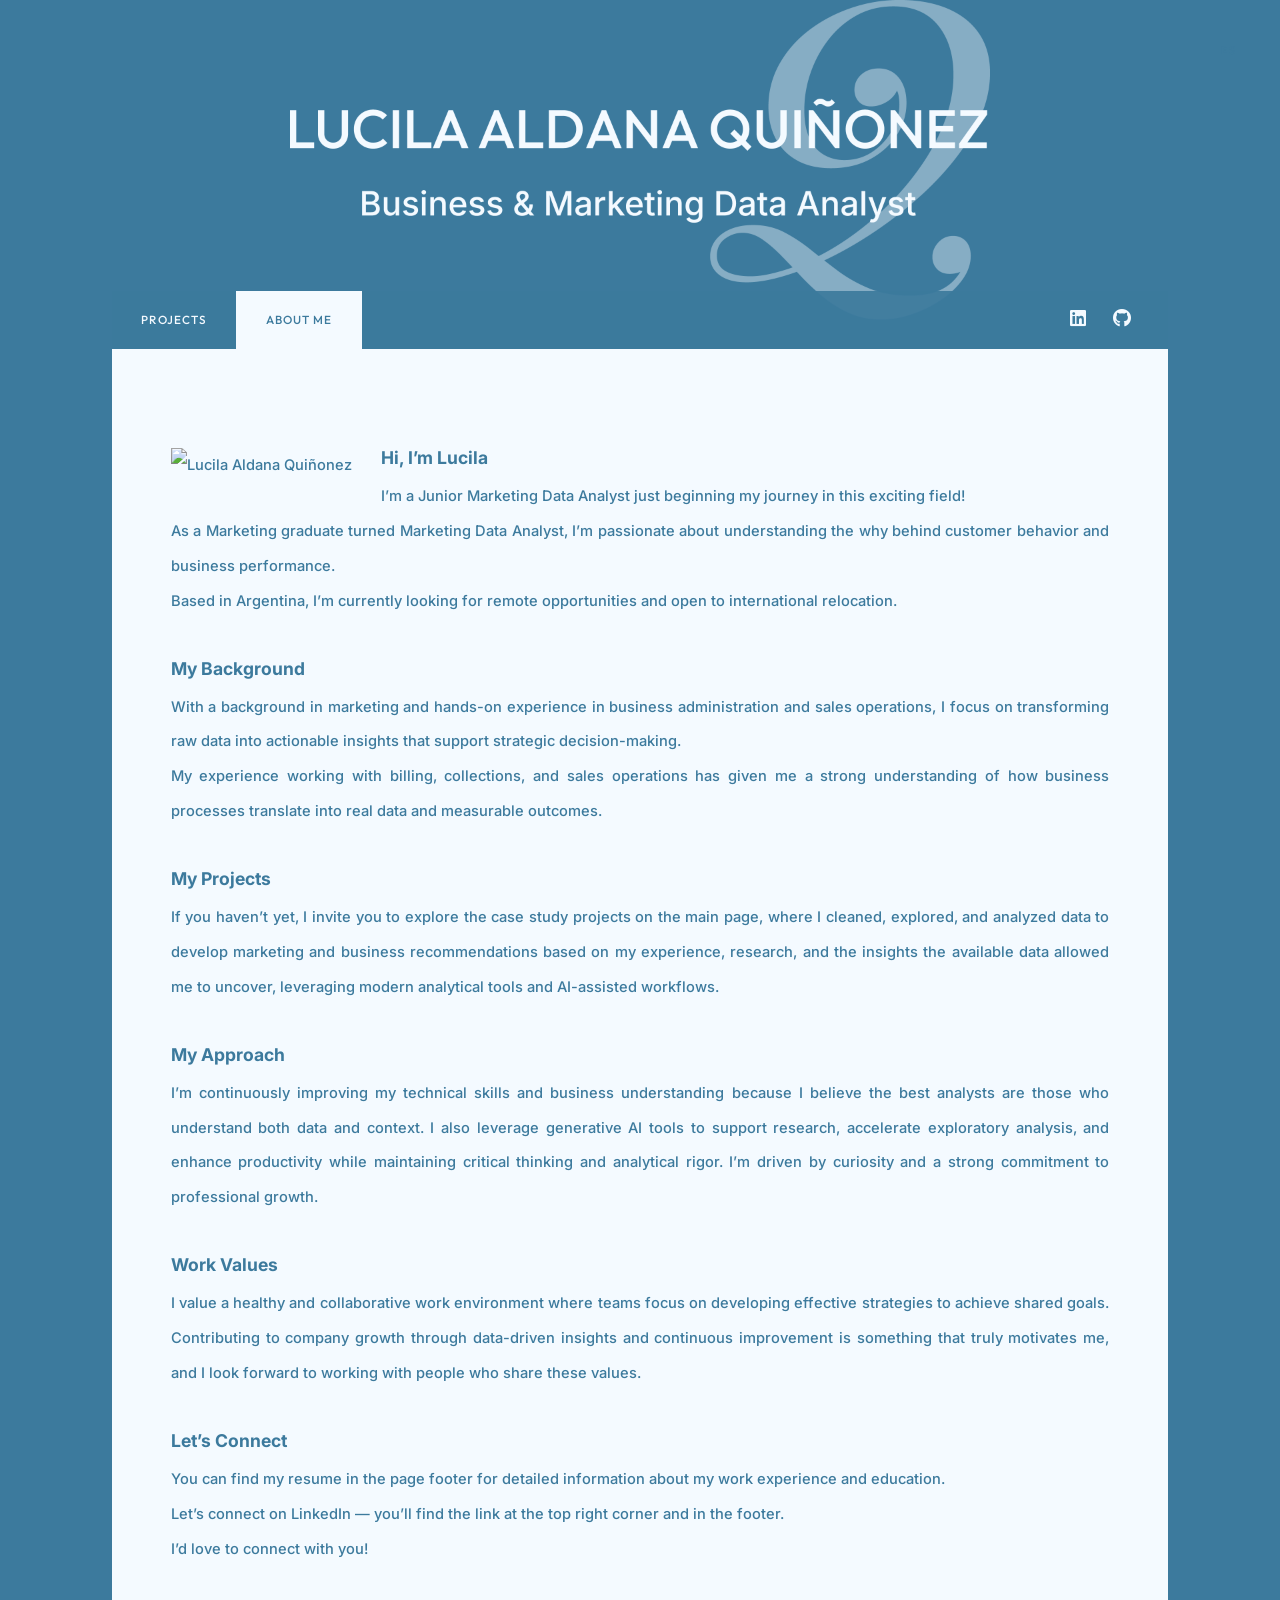
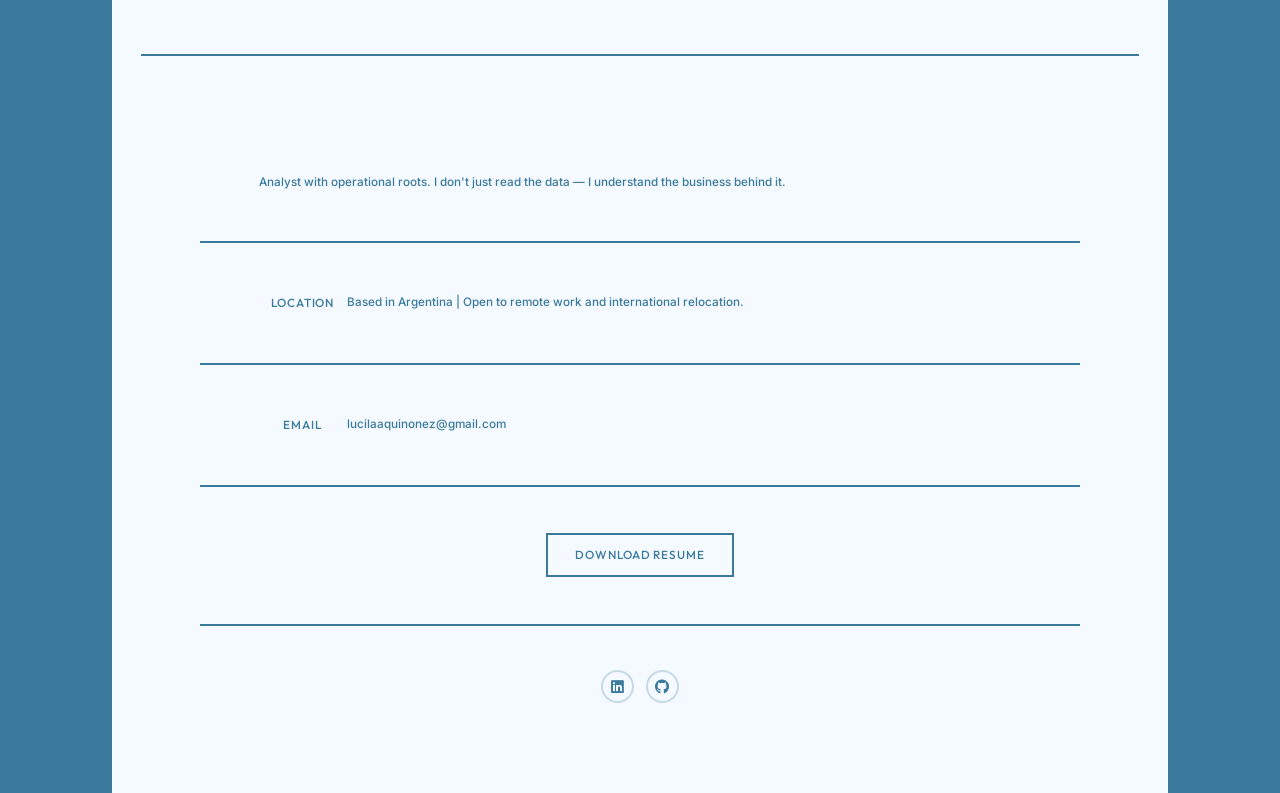
==== about.html @ ad0f78da "Update about.html" ====
<!DOCTYPE HTML>
<!--
	Massively by HTML5 UP
	html5up.net | @ajlkn
	Free for personal and commercial use under the CCA 3.0 license (html5up.net/license)
-->
<html>
	<head>
		<title>LAQ Portfolio | About</title>
		<meta charset="utf-8" />
		<meta name="viewport" content="width=device-width, initial-scale=1, user-scalable=no" />
		<link rel="stylesheet" href="assets/css/main.css" />
		<noscript><link rel="stylesheet" href="assets/css/noscript.css" /></noscript>
	</head>
	<body class="is-preload">

		<!-- Wrapper -->
			<div id="wrapper">

				<!-- Intro -->
					<div id="post header">
						<a href="acerca.html" class="lang-switch">ES</a>
   						<img src="images/logo-webEN.png" alt="Lucila Aldana Quiñonez — Business & Marketing Data Analyst" class="intro-logo"/>
					</div>

				<!-- Nav -->
					<nav id="nav">
						<ul class="links">
							<li><a href="index.html">Projects</a></li>
							<li class="active"><a href="about.html">About Me</a></li>
						</ul>
						<ul class="icons">
							<li><a href="https://www.linkedin.com/in/lucilaaquinonez/" target="_blank" class="icon brands fa-linkedin"><span class="label">LinkedIn</span></a></li>
							<li><a href="https://github.com/LucilaAldana" target="_blank" class="icon brands fa-github"><span class="label">GitHub</span></a></li>
						</ul>
					</nav>

				<!-- Main -->
					<div id="main">

						<!-- Post -->
							<section class="post header">
								<span class="image left"><img src="images/pic-about-me.jpg" alt="Lucila Aldana Quiñonez" /></span>
								<p><strong style="font-size:1.2em; font-weight:700;">Hi, I’m Lucila</strong><br>
								I’m a Junior Marketing Data Analyst just beginning my journey in this exciting field!<br>
								As a Marketing graduate turned Marketing Data Analyst, I’m passionate about understanding the why behind customer behavior and business performance.<br>
								Based in Argentina, I’m currently looking for remote opportunities and open to international relocation.</p>
								<p><strong style="font-size:1.2em; font-weight:700;">My Background</strong><br>
								With a background in marketing and hands-on experience in business administration and sales operations, I focus on transforming raw data into actionable insights that support strategic decision-making.<br>
								My experience working with billing, collections, and sales operations has given me a strong understanding of how business processes translate into real data and measurable outcomes.</p>
								<p><strong style="font-size:1.2em; font-weight:700;">My Projects</strong><br>
								If you haven’t yet, I invite you to explore the case study projects on the main page, where I cleaned, explored, and analyzed data to develop marketing and business recommendations based on my experience, research, and the insights the available data allowed me to uncover, leveraging modern analytical tools and AI-assisted workflows.</p>
								<p><strong style="font-size:1.2em; font-weight:700;">My Approach</strong><br>
								I’m continuously improving my technical skills and business understanding because I believe the best analysts are those who understand both data and context. I also leverage generative AI tools to support research, accelerate exploratory analysis, and enhance productivity while maintaining critical thinking and analytical rigor. I’m driven by curiosity and a strong commitment to professional growth.</p>
								<p><strong style="font-size:1.2em; font-weight:700;">Work Values</strong><br>
								I value a healthy and collaborative work environment where teams focus on developing effective strategies to achieve shared goals. Contributing to company growth through data-driven insights and continuous improvement is something that truly motivates me, and I look forward to working with people who share these values.</p>
								<p><strong style="font-size:1.2em; font-weight:700;">Let’s Connect</strong><br>
								You can find my resume in the page footer for detailed information about my work experience and education.<br>
								Let’s connect on LinkedIn — you’ll find the link at the top right corner and in the footer.<br>
								I’d love to connect with you!</p>
							</section>

				<!-- Footer -->
					<footer id="footer">
						<section class="split contact">
							<section class="alt">
								<p>Analyst with operational roots. I don't just read the data — I understand the business behind it.</p>
							</section>
							<section>
								<h3>Location</h3>
								<p>Based in Argentina | Open to remote work and international relocation.</p>
							</section>
							<section>
								<h3>Email</h3>
								<p>lucilaaquinonez@gmail.com</p>
							</section>
							<section>
							    <div class="cv-button">
							      <a href="assets/Resume - Lucila Aldana Quiñonez.pdf" download class="button">Download Resume</a>
							    </div>
							</section>
							<section>
								<ul class="icons alt">
									<li><a href="https://www.linkedin.com/in/lucilaaquinonez/" target="_blank" class="icon brands alt fa-linkedin"><span class="label">fa-linkedin</span></a></li>
									<li><a href="https://github.com/LucilaAldana" target="_blank" class="icon brands alt fa-github"><span class="label">GitHub</span></a></li>
								</ul>
							</section>
					</footer>
			</div>

		<!-- Scripts -->
			<script src="assets/js/jquery.min.js"></script>
			<script src="assets/js/jquery.scrollex.min.js"></script>
			<script src="assets/js/jquery.scrolly.min.js"></script>
			<script src="assets/js/browser.min.js"></script>
			<script src="assets/js/breakpoints.min.js"></script>
			<script src="assets/js/util.js"></script>
			<script src="assets/js/main.js"></script>

	</body>

</html>
---- assets/css/main.css ----
@import url(fontawesome-all.min.css);
@import url("https://fonts.googleapis.com/css2?family=Outfit:wght@500&family=Inter:wght@500&family=Playfair+Display:ital@1&display=swap");

/* === LAQ Portfolio Design Tokens === */
:root {
	--navy:     #3C7A9D;
	--white:    #F4FAFF;
	--sand:     #FDFBF7;
	--dark:		#212931;
	--green:	#0D8A6E;
	--pink: 	#C96A7E;
	--font-title: 'Outfit', sans-serif;
	--font-body:     'Inter', sans-serif;
	--font-tagline:  'Playfair Display', serif;
}

/*
	Massively by HTML5 UP
	html5up.net | @ajlkn
	Free for personal and commercial use under the CCA 3.0 license (html5up.net/license)
*/

html, body, div, span, applet, object,
iframe, h1, h2, h3, h4, h5, h6, p, blockquote,
pre, a, abbr, acronym, address, big, cite,
code, del, dfn, em, img, ins, kbd, q, s, samp,
small, strike, strong, sub, sup, tt, var, b,
u, i, center, dl, dt, dd, ol, ul, li, fieldset,
form, label, legend, table, caption, tbody,
tfoot, thead, tr, th, td, article, aside,
canvas, details, embed, figure, figcaption,
footer, header, hgroup, menu, nav, output, ruby,
section, summary, time, mark, audio, video {
	margin: 0;
	padding: 0;
	border: 0;
	font-size: 100%;
	font: inherit;
	vertical-align: baseline;}

article, aside, details, figcaption, figure,
footer, header, hgroup, menu, nav, section {
	display: block;}

body {
	line-height: 1;
}

ol, ul {
	list-style: none;
}

blockquote, q {
	quotes: none;
}

	blockquote:before, blockquote:after, q:before, q:after {
		content: '';
		content: none;
	}

table {
	border-collapse: collapse;
	border-spacing: 0;
}

body {
	-webkit-text-size-adjust: none;
}

mark {
	background-color: transparent;
	color: inherit;
}

input::-moz-focus-inner {
	border: 0;
	padding: 0;
}

input, select, textarea {
	-moz-appearance: none;
	-webkit-appearance: none;
	-ms-appearance: none;
	appearance: none;
}

/* Basic */

	@-ms-viewport {
		width: device-width;
	}

	body {
		-ms-overflow-style: scrollbar;
	}

	@media screen and (max-width: 480px) {

		html, body {
			min-width: 320px;
		}

	}

	html {
		box-sizing: border-box;
	}

	*, *:before, *:after {
		box-sizing: inherit;
	}

	body {
	  background-color: var(--navy);
		}

		body.is-preload *, body.is-preload *:before, body.is-preload *:after {
			-moz-animation: none !important;
			-webkit-animation: none !important;
			-ms-animation: none !important;
			animation: none !important;
			-moz-transition: none !important;
			-webkit-transition: none !important;
			-ms-transition: none !important;
			transition: none !important;
		}
	
	#intro .divider {
    width: 300px;
    height: 3px;
    background-color: rgba(244, 250, 255, 0.3);
    margin: 20px auto;
}

/* Type */

	html {
		font-size: 16pt;
	}

		@media screen and (max-width: 1680px) {

			html {
				font-size: 12pt;
			}

		}

		@media screen and (max-width: 1280px) {

			html {
				font-size: 11pt;
			}

		}

		@media screen and (max-width: 360px) {

			html {
				font-size: 10pt;
			}

		}

	body {
		color: #3C7A9D;
	}

	body, input, select, textarea {
		font-family: var(--font-body);
		font-weight: 500;
		font-size: 1rem;
		line-height: 2.375;
	}

	a {
		-moz-transition: color 0.2s ease-in-out, background-color 0.2s ease-in-out, border-color 0.2s ease-in-out, box-shadow 0.2s ease-in-out;
		-webkit-transition: color 0.2s ease-in-out, background-color 0.2s ease-in-out, border-color 0.2s ease-in-out, box-shadow 0.2s ease-in-out;
		-ms-transition: color 0.2s ease-in-out, background-color 0.2s ease-in-out, border-color 0.2s ease-in-out, box-shadow 0.2s ease-in-out;
		transition: color 0.2s ease-in-out, background-color 0.2s ease-in-out, border-color 0.2s ease-in-out, box-shadow 0.2s ease-in-out;
		border-bottom: dotted 1px;
		text-decoration: none;
	}

		a:hover {
			border-bottom-color: transparent;
		}

	strong, b {
		font-weight: 600;
	}

	em, i {
		font-style: italic;
	}

	p {
		text-align: justify;
		margin: 0 0 2rem 0;
	}

	h1, h2, h3, h4, h5, h6 {
		font-family: var(--font-title);
		font-weight: 500;
		line-height: 1.5;
		letter-spacing: 0.075em;
		text-transform: uppercase;
		margin: 0 0 1rem 0;
	}

		h1 a, h2 a, h3 a, h4 a, h5 a, h6 a {
			border-bottom: 0;
			color: inherit;
			text-decoration: none;
		}

	h1 {
		font-size: 4rem;
		line-height: 1.1;
		margin: 0 0 2rem 0;
	}

	h2 {
		font-size: 1.75rem;
		line-height: 1.3;
		margin: 0 0 1.5rem 0;
	}

	h3 {
		font-size: 1.25rem;
		margin: 0 0 1.5rem 0;
	}

	h4 {
		font-size: 1rem;
	}

	h5 {
		font-size: 0.9rem;
	}

	h6 {
		font-size: 0.8rem;
	}

	sub {
		font-size: 0.8rem;
		position: relative;
		top: 0.5rem;
	}

	sup {
		font-size: 0.8rem;
		position: relative;
		top: -0.5rem;
	}

	blockquote {
		border-left: solid 4px;
		font-style: italic;
		margin: 0 0 2rem 0;
		padding: 0.5rem 0 0.5rem 2rem;
	}

	code {
		border: solid 2px;
		font-family: "Courier New", monospace;
		font-size: 0.9rem;
		margin: 0 0.25rem;
		padding: 0.25rem 0.65rem;
	}

	pre {
		-webkit-overflow-scrolling: touch;
		font-family: "Courier New", monospace;
		font-size: 0.9rem;
		margin: 0 0 2rem 0;
	}

		pre code {
			display: block;
			line-height: 1.75;
			padding: 1rem 1.5rem;
			overflow-x: auto;
		}

	hr {
		border: 0;
		border-bottom: solid 2px;
		margin: 3rem 0;
	}

		hr.major {
			margin: 5rem 0;
		}

	.align-left {
		text-align: left;
	}

	.align-center {
		text-align: center;
	}

	.align-right {
		text-align: right;
	}

	input, select, textarea {
		color: #3C7A9D;
	}

	a {
		color: #3C7A9D;
		border-bottom-color: rgba(33, 41, 49, 0.5);
	}

		a:hover {
			border-bottom-color: transparent;
			color: var(--sand) !important;
		}

	strong, b {
		color: #3C7A9D;
	}

	h1, h2, h3, h4, h5, h6 {
		color: #3C7A9D;
	}

	blockquote {
		border-left-color: #3C7A9D;
	}

	code {
		background: rgba(220, 220, 220, 0.25);
		border-color: #3C7A9D;
	}

	hr {
		border-bottom-color: #3C7A9D;
	}

/* Row */

	.row {
		display: flex;
		flex-wrap: wrap;
		box-sizing: border-box;
		align-items: stretch;
	}

		.row > * {
			box-sizing: border-box;
		}

		.row.gtr-uniform > * > :last-child {
			margin-bottom: 0;
		}

		.row.aln-left {
			justify-content: flex-start;
		}

		.row.aln-center {
			justify-content: center;
		}

		.row.aln-right {
			justify-content: flex-end;
		}

		.row.aln-top {
			align-items: flex-start;
		}

		.row.aln-middle {
			align-items: center;
		}

		.row.aln-bottom {
			align-items: flex-end;
		}

		.row > .imp {
			order: -1;
		}

		.row > .col-1 {
			width: 8.33333%;
		}

		.row > .off-1 {
			margin-left: 8.33333%;
		}

		.row > .col-2 {
			width: 16.66667%;
		}

		.row > .off-2 {
			margin-left: 16.66667%;
		}

		.row > .col-3 {
			width: 25%;
		}

		.row > .off-3 {
			margin-left: 25%;
		}

		.row > .col-4 {
			width: 33.33333%;
		}

		.row > .off-4 {
			margin-left: 33.33333%;
		}

		.row > .col-5 {
			width: 41.66667%;
		}

		.row > .off-5 {
			margin-left: 41.66667%;
		}

		.row > .col-6 {
			width: 50%;
		}

		.row > .off-6 {
			margin-left: 50%;
		}

		.row > .col-7 {
			width: 58.33333%;
		}

		.row > .off-7 {
			margin-left: 58.33333%;
		}

		.row > .col-8 {
			width: 66.66667%;
		}

		.row > .off-8 {
			margin-left: 66.66667%;
		}

		.row > .col-9 {
			width: 75%;
		}

		.row > .off-9 {
			margin-left: 75%;
		}

		.row > .col-10 {
			width: 83.33333%;
		}

		.row > .off-10 {
			margin-left: 83.33333%;
		}

		.row > .col-11 {
			width: 91.66667%;
		}

		.row > .off-11 {
			margin-left: 91.66667%;
		}

		.row > .col-12 {
			width: 100%;
		}

		.row > .off-12 {
			margin-left: 100%;
		}

		.row.gtr-0 {
			margin-top: 0;
			margin-left: 0rem;
		}

			.row.gtr-0 > * {
				padding: 0 0 0 0rem;
			}

			.row.gtr-0.gtr-uniform {
				margin-top: 0rem;
			}

				.row.gtr-0.gtr-uniform > * {
					padding-top: 0rem;
				}

		.row.gtr-25 {
			margin-top: 0;
			margin-left: -0.375rem;
		}

			.row.gtr-25 > * {
				padding: 0 0 0 0.375rem;
			}

			.row.gtr-25.gtr-uniform {
				margin-top: -0.375rem;
			}

				.row.gtr-25.gtr-uniform > * {
					padding-top: 0.375rem;
				}

		.row.gtr-50 {
			margin-top: 0;
			margin-left: -0.75rem;
		}

			.row.gtr-50 > * {
				padding: 0 0 0 0.75rem;
			}

			.row.gtr-50.gtr-uniform {
				margin-top: -0.75rem;
			}

				.row.gtr-50.gtr-uniform > * {
					padding-top: 0.75rem;
				}

		.row {
			margin-top: 0;
			margin-left: -1.5rem;
		}

			.row > * {
				padding: 0 0 0 1.5rem;
			}

			.row.gtr-uniform {
				margin-top: -1.5rem;
			}

				.row.gtr-uniform > * {
					padding-top: 1.5rem;
				}

		.row.gtr-150 {
			margin-top: 0;
			margin-left: -2.25rem;
		}

			.row.gtr-150 > * {
				padding: 0 0 0 2.25rem;
			}

			.row.gtr-150.gtr-uniform {
				margin-top: -2.25rem;
			}

				.row.gtr-150.gtr-uniform > * {
					padding-top: 2.25rem;
				}

		.row.gtr-200 {
			margin-top: 0;
			margin-left: -3rem;
		}

			.row.gtr-200 > * {
				padding: 0 0 0 3rem;
			}

			.row.gtr-200.gtr-uniform {
				margin-top: -3rem;
			}

				.row.gtr-200.gtr-uniform > * {
					padding-top: 3rem;
				}

		@media screen and (max-width: 1680px) {

			.row {
				display: flex;
				flex-wrap: wrap;
				box-sizing: border-box;
				align-items: stretch;
			}

				.row > * {
					box-sizing: border-box;
				}

				.row.gtr-uniform > * > :last-child {
					margin-bottom: 0;
				}

				.row.aln-left {
					justify-content: flex-start;
				}

				.row.aln-center {
					justify-content: center;
				}

				.row.aln-right {
					justify-content: flex-end;
				}

				.row.aln-top {
					align-items: flex-start;
				}

				.row.aln-middle {
					align-items: center;
				}

				.row.aln-bottom {
					align-items: flex-end;
				}

				.row > .imp-xlarge {
					order: -1;
				}

				.row > .col-1-xlarge {
					width: 8.33333%;
				}

				.row > .off-1-xlarge {
					margin-left: 8.33333%;
				}

				.row > .col-2-xlarge {
					width: 16.66667%;
				}

				.row > .off-2-xlarge {
					margin-left: 16.66667%;
				}

				.row > .col-3-xlarge {
					width: 25%;
				}

				.row > .off-3-xlarge {
					margin-left: 25%;
				}

				.row > .col-4-xlarge {
					width: 33.33333%;
				}

				.row > .off-4-xlarge {
					margin-left: 33.33333%;
				}

				.row > .col-5-xlarge {
					width: 41.66667%;
				}

				.row > .off-5-xlarge {
					margin-left: 41.66667%;
				}

				.row > .col-6-xlarge {
					width: 50%;
				}

				.row > .off-6-xlarge {
					margin-left: 50%;
				}

				.row > .col-7-xlarge {
					width: 58.33333%;
				}

				.row > .off-7-xlarge {
					margin-left: 58.33333%;
				}

				.row > .col-8-xlarge {
					width: 66.66667%;
				}

				.row > .off-8-xlarge {
					margin-left: 66.66667%;
				}

				.row > .col-9-xlarge {
					width: 75%;
				}

				.row > .off-9-xlarge {
					margin-left: 75%;
				}

				.row > .col-10-xlarge {
					width: 83.33333%;
				}

				.row > .off-10-xlarge {
					margin-left: 83.33333%;
				}

				.row > .col-11-xlarge {
					width: 91.66667%;
				}

				.row > .off-11-xlarge {
					margin-left: 91.66667%;
				}

				.row > .col-12-xlarge {
					width: 100%;
				}

				.row > .off-12-xlarge {
					margin-left: 100%;
				}

				.row.gtr-0 {
					margin-top: 0;
					margin-left: 0rem;
				}

					.row.gtr-0 > * {
						padding: 0 0 0 0rem;
					}

					.row.gtr-0.gtr-uniform {
						margin-top: 0rem;
					}

						.row.gtr-0.gtr-uniform > * {
							padding-top: 0rem;
						}

				.row.gtr-25 {
					margin-top: 0;
					margin-left: -0.375rem;
				}

					.row.gtr-25 > * {
						padding: 0 0 0 0.375rem;
					}

					.row.gtr-25.gtr-uniform {
						margin-top: -0.375rem;
					}

						.row.gtr-25.gtr-uniform > * {
							padding-top: 0.375rem;
						}

				.row.gtr-50 {
					margin-top: 0;
					margin-left: -0.75rem;
				}

					.row.gtr-50 > * {
						padding: 0 0 0 0.75rem;
					}

					.row.gtr-50.gtr-uniform {
						margin-top: -0.75rem;
					}

						.row.gtr-50.gtr-uniform > * {
							padding-top: 0.75rem;
						}

				.row {
					margin-top: 0;
					margin-left: -1.5rem;
				}

					.row > * {
						padding: 0 0 0 1.5rem;
					}

					.row.gtr-uniform {
						margin-top: -1.5rem;
					}

						.row.gtr-uniform > * {
							padding-top: 1.5rem;
						}

				.row.gtr-150 {
					margin-top: 0;
					margin-left: -2.25rem;
				}

					.row.gtr-150 > * {
						padding: 0 0 0 2.25rem;
					}

					.row.gtr-150.gtr-uniform {
						margin-top: -2.25rem;
					}

						.row.gtr-150.gtr-uniform > * {
							padding-top: 2.25rem;
						}

				.row.gtr-200 {
					margin-top: 0;
					margin-left: -3rem;
				}

					.row.gtr-200 > * {
						padding: 0 0 0 3rem;
					}

					.row.gtr-200.gtr-uniform {
						margin-top: -3rem;
					}

						.row.gtr-200.gtr-uniform > * {
							padding-top: 3rem;
						}

		}

		@media screen and (max-width: 1280px) {

			.row {
				display: flex;
				flex-wrap: wrap;
				box-sizing: border-box;
				align-items: stretch;
			}

				.row > * {
					box-sizing: border-box;
				}

				.row.gtr-uniform > * > :last-child {
					margin-bottom: 0;
				}

				.row.aln-left {
					justify-content: flex-start;
				}

				.row.aln-center {
					justify-content: center;
				}

				.row.aln-right {
					justify-content: flex-end;
				}

				.row.aln-top {
					align-items: flex-start;
				}

				.row.aln-middle {
					align-items: center;
				}

				.row.aln-bottom {
					align-items: flex-end;
				}

				.row > .imp-large {
					order: -1;
				}

				.row > .col-1-large {
					width: 8.33333%;
				}

				.row > .off-1-large {
					margin-left: 8.33333%;
				}

				.row > .col-2-large {
					width: 16.66667%;
				}

				.row > .off-2-large {
					margin-left: 16.66667%;
				}

				.row > .col-3-large {
					width: 25%;
				}

				.row > .off-3-large {
					margin-left: 25%;
				}

				.row > .col-4-large {
					width: 33.33333%;
				}

				.row > .off-4-large {
					margin-left: 33.33333%;
				}

				.row > .col-5-large {
					width: 41.66667%;
				}

				.row > .off-5-large {
					margin-left: 41.66667%;
				}

				.row > .col-6-large {
					width: 50%;
				}

				.row > .off-6-large {
					margin-left: 50%;
				}

				.row > .col-7-large {
					width: 58.33333%;
				}

				.row > .off-7-large {
					margin-left: 58.33333%;
				}

				.row > .col-8-large {
					width: 66.66667%;
				}

				.row > .off-8-large {
					margin-left: 66.66667%;
				}

				.row > .col-9-large {
					width: 75%;
				}

				.row > .off-9-large {
					margin-left: 75%;
				}

				.row > .col-10-large {
					width: 83.33333%;
				}

				.row > .off-10-large {
					margin-left: 83.33333%;
				}

				.row > .col-11-large {
					width: 91.66667%;
				}

				.row > .off-11-large {
					margin-left: 91.66667%;
				}

				.row > .col-12-large {
					width: 100%;
				}

				.row > .off-12-large {
					margin-left: 100%;
				}

				.row.gtr-0 {
					margin-top: 0;
					margin-left: 0rem;
				}

					.row.gtr-0 > * {
						padding: 0 0 0 0rem;
					}

					.row.gtr-0.gtr-uniform {
						margin-top: 0rem;
					}

						.row.gtr-0.gtr-uniform > * {
							padding-top: 0rem;
						}

				.row.gtr-25 {
					margin-top: 0;
					margin-left: -0.375rem;
				}

					.row.gtr-25 > * {
						padding: 0 0 0 0.375rem;
					}

					.row.gtr-25.gtr-uniform {
						margin-top: -0.375rem;
					}

						.row.gtr-25.gtr-uniform > * {
							padding-top: 0.375rem;
						}

				.row.gtr-50 {
					margin-top: 0;
					margin-left: -0.75rem;
				}

					.row.gtr-50 > * {
						padding: 0 0 0 0.75rem;
					}

					.row.gtr-50.gtr-uniform {
						margin-top: -0.75rem;
					}

						.row.gtr-50.gtr-uniform > * {
							padding-top: 0.75rem;
						}

				.row {
					margin-top: 0;
					margin-left: -1.5rem;
				}

					.row > * {
						padding: 0 0 0 1.5rem;
					}

					.row.gtr-uniform {
						margin-top: -1.5rem;
					}

						.row.gtr-uniform > * {
							padding-top: 1.5rem;
						}

				.row.gtr-150 {
					margin-top: 0;
					margin-left: -2.25rem;
				}

					.row.gtr-150 > * {
						padding: 0 0 0 2.25rem;
					}

					.row.gtr-150.gtr-uniform {
						margin-top: -2.25rem;
					}

						.row.gtr-150.gtr-uniform > * {
							padding-top: 2.25rem;
						}

				.row.gtr-200 {
					margin-top: 0;
					margin-left: -3rem;
				}

					.row.gtr-200 > * {
						padding: 0 0 0 3rem;
					}

					.row.gtr-200.gtr-uniform {
						margin-top: -3rem;
					}

						.row.gtr-200.gtr-uniform > * {
							padding-top: 3rem;
						}

		}

		@media screen and (max-width: 980px) {

			.row {
				display: flex;
				flex-wrap: wrap;
				box-sizing: border-box;
				align-items: stretch;
			}

				.row > * {
					box-sizing: border-box;
				}

				.row.gtr-uniform > * > :last-child {
					margin-bottom: 0;
				}

				.row.aln-left {
					justify-content: flex-start;
				}

				.row.aln-center {
					justify-content: center;
				}

				.row.aln-right {
					justify-content: flex-end;
				}

				.row.aln-top {
					align-items: flex-start;
				}

				.row.aln-middle {
					align-items: center;
				}

				.row.aln-bottom {
					align-items: flex-end;
				}

				.row > .imp-medium {
					order: -1;
				}

				.row > .col-1-medium {
					width: 8.33333%;
				}

				.row > .off-1-medium {
					margin-left: 8.33333%;
				}

				.row > .col-2-medium {
					width: 16.66667%;
				}

				.row > .off-2-medium {
					margin-left: 16.66667%;
				}

				.row > .col-3-medium {
					width: 25%;
				}

				.row > .off-3-medium {
					margin-left: 25%;
				}

				.row > .col-4-medium {
					width: 33.33333%;
				}

				.row > .off-4-medium {
					margin-left: 33.33333%;
				}

				.row > .col-5-medium {
					width: 41.66667%;
				}

				.row > .off-5-medium {
					margin-left: 41.66667%;
				}

				.row > .col-6-medium {
					width: 50%;
				}

				.row > .off-6-medium {
					margin-left: 50%;
				}

				.row > .col-7-medium {
					width: 58.33333%;
				}

				.row > .off-7-medium {
					margin-left: 58.33333%;
				}

				.row > .col-8-medium {
					width: 66.66667%;
				}

				.row > .off-8-medium {
					margin-left: 66.66667%;
				}

				.row > .col-9-medium {
					width: 75%;
				}

				.row > .off-9-medium {
					margin-left: 75%;
				}

				.row > .col-10-medium {
					width: 83.33333%;
				}

				.row > .off-10-medium {
					margin-left: 83.33333%;
				}

				.row > .col-11-medium {
					width: 91.66667%;
				}

				.row > .off-11-medium {
					margin-left: 91.66667%;
				}

				.row > .col-12-medium {
					width: 100%;
				}

				.row > .off-12-medium {
					margin-left: 100%;
				}

				.row.gtr-0 {
					margin-top: 0;
					margin-left: 0rem;
				}

					.row.gtr-0 > * {
						padding: 0 0 0 0rem;
					}

					.row.gtr-0.gtr-uniform {
						margin-top: 0rem;
					}

						.row.gtr-0.gtr-uniform > * {
							padding-top: 0rem;
						}

				.row.gtr-25 {
					margin-top: 0;
					margin-left: -0.375rem;
				}

					.row.gtr-25 > * {
						padding: 0 0 0 0.375rem;
					}

					.row.gtr-25.gtr-uniform {
						margin-top: -0.375rem;
					}

						.row.gtr-25.gtr-uniform > * {
							padding-top: 0.375rem;
						}

				.row.gtr-50 {
					margin-top: 0;
					margin-left: -0.75rem;
				}

					.row.gtr-50 > * {
						padding: 0 0 0 0.75rem;
					}

					.row.gtr-50.gtr-uniform {
						margin-top: -0.75rem;
					}

						.row.gtr-50.gtr-uniform > * {
							padding-top: 0.75rem;
						}

				.row {
					margin-top: 0;
					margin-left: -1.5rem;
				}

					.row > * {
						padding: 0 0 0 1.5rem;
					}

					.row.gtr-uniform {
						margin-top: -1.5rem;
					}

						.row.gtr-uniform > * {
							padding-top: 1.5rem;
						}

				.row.gtr-150 {
					margin-top: 0;
					margin-left: -2.25rem;
				}

					.row.gtr-150 > * {
						padding: 0 0 0 2.25rem;
					}

					.row.gtr-150.gtr-uniform {
						margin-top: -2.25rem;
					}

						.row.gtr-150.gtr-uniform > * {
							padding-top: 2.25rem;
						}

				.row.gtr-200 {
					margin-top: 0;
					margin-left: -3rem;
				}

					.row.gtr-200 > * {
						padding: 0 0 0 3rem;
					}

					.row.gtr-200.gtr-uniform {
						margin-top: -3rem;
					}

						.row.gtr-200.gtr-uniform > * {
							padding-top: 3rem;
						}

		}

		@media screen and (max-width: 736px) {

			.row {
				display: flex;
				flex-wrap: wrap;
				box-sizing: border-box;
				align-items: stretch;
			}

				.row > * {
					box-sizing: border-box;
				}

				.row.gtr-uniform > * > :last-child {
					margin-bottom: 0;
				}

				.row.aln-left {
					justify-content: flex-start;
				}

				.row.aln-center {
					justify-content: center;
				}

				.row.aln-right {
					justify-content: flex-end;
				}

				.row.aln-top {
					align-items: flex-start;
				}

				.row.aln-middle {
					align-items: center;
				}

				.row.aln-bottom {
					align-items: flex-end;
				}

				.row > .imp-small {
					order: -1;
				}

				.row > .col-1-small {
					width: 8.33333%;
				}

				.row > .off-1-small {
					margin-left: 8.33333%;
				}

				.row > .col-2-small {
					width: 16.66667%;
				}

				.row > .off-2-small {
					margin-left: 16.66667%;
				}

				.row > .col-3-small {
					width: 25%;
				}

				.row > .off-3-small {
					margin-left: 25%;
				}

				.row > .col-4-small {
					width: 33.33333%;
				}

				.row > .off-4-small {
					margin-left: 33.33333%;
				}

				.row > .col-5-small {
					width: 41.66667%;
				}

				.row > .off-5-small {
					margin-left: 41.66667%;
				}

				.row > .col-6-small {
					width: 50%;
				}

				.row > .off-6-small {
					margin-left: 50%;
				}

				.row > .col-7-small {
					width: 58.33333%;
				}

				.row > .off-7-small {
					margin-left: 58.33333%;
				}

				.row > .col-8-small {
					width: 66.66667%;
				}

				.row > .off-8-small {
					margin-left: 66.66667%;
				}

				.row > .col-9-small {
					width: 75%;
				}

				.row > .off-9-small {
					margin-left: 75%;
				}

				.row > .col-10-small {
					width: 83.33333%;
				}

				.row > .off-10-small {
					margin-left: 83.33333%;
				}

				.row > .col-11-small {
					width: 91.66667%;
				}

				.row > .off-11-small {
					margin-left: 91.66667%;
				}

				.row > .col-12-small {
					width: 100%;
				}

				.row > .off-12-small {
					margin-left: 100%;
				}

				.row.gtr-0 {
					margin-top: 0;
					margin-left: 0rem;
				}

					.row.gtr-0 > * {
						padding: 0 0 0 0rem;
					}

					.row.gtr-0.gtr-uniform {
						margin-top: 0rem;
					}

						.row.gtr-0.gtr-uniform > * {
							padding-top: 0rem;
						}

				.row.gtr-25 {
					margin-top: 0;
					margin-left: -0.375rem;
				}

					.row.gtr-25 > * {
						padding: 0 0 0 0.375rem;
					}

					.row.gtr-25.gtr-uniform {
						margin-top: -0.375rem;
					}

						.row.gtr-25.gtr-uniform > * {
							padding-top: 0.375rem;
						}

				.row.gtr-50 {
					margin-top: 0;
					margin-left: -0.75rem;
				}

					.row.gtr-50 > * {
						padding: 0 0 0 0.75rem;
					}

					.row.gtr-50.gtr-uniform {
						margin-top: -0.75rem;
					}

						.row.gtr-50.gtr-uniform > * {
							padding-top: 0.75rem;
						}

				.row {
					margin-top: 0;
					margin-left: -1.5rem;
				}

					.row > * {
						padding: 0 0 0 1.5rem;
					}

					.row.gtr-uniform {
						margin-top: -1.5rem;
					}

						.row.gtr-uniform > * {
							padding-top: 1.5rem;
						}

				.row.gtr-150 {
					margin-top: 0;
					margin-left: -2.25rem;
				}

					.row.gtr-150 > * {
						padding: 0 0 0 2.25rem;
					}

					.row.gtr-150.gtr-uniform {
						margin-top: -2.25rem;
					}

						.row.gtr-150.gtr-uniform > * {
							padding-top: 2.25rem;
						}

				.row.gtr-200 {
					margin-top: 0;
					margin-left: -3rem;
				}

					.row.gtr-200 > * {
						padding: 0 0 0 3rem;
					}

					.row.gtr-200.gtr-uniform {
						margin-top: -3rem;
					}

						.row.gtr-200.gtr-uniform > * {
							padding-top: 3rem;
						}

		}

		@media screen and (max-width: 480px) {

			.row {
				display: flex;
				flex-wrap: wrap;
				box-sizing: border-box;
				align-items: stretch;
			}

				.row > * {
					box-sizing: border-box;
				}

				.row.gtr-uniform > * > :last-child {
					margin-bottom: 0;
				}

				.row.aln-left {
					justify-content: flex-start;
				}

				.row.aln-center {
					justify-content: center;
				}

				.row.aln-right {
					justify-content: flex-end;
				}

				.row.aln-top {
					align-items: flex-start;
				}

				.row.aln-middle {
					align-items: center;
				}

				.row.aln-bottom {
					align-items: flex-end;
				}

				.row > .imp-xsmall {
					order: -1;
				}

				.row > .col-1-xsmall {
					width: 8.33333%;
				}

				.row > .off-1-xsmall {
					margin-left: 8.33333%;
				}

				.row > .col-2-xsmall {
					width: 16.66667%;
				}

				.row > .off-2-xsmall {
					margin-left: 16.66667%;
				}

				.row > .col-3-xsmall {
					width: 25%;
				}

				.row > .off-3-xsmall {
					margin-left: 25%;
				}

				.row > .col-4-xsmall {
					width: 33.33333%;
				}

				.row > .off-4-xsmall {
					margin-left: 33.33333%;
				}

				.row > .col-5-xsmall {
					width: 41.66667%;
				}

				.row > .off-5-xsmall {
					margin-left: 41.66667%;
				}

				.row > .col-6-xsmall {
					width: 50%;
				}

				.row > .off-6-xsmall {
					margin-left: 50%;
				}

				.row > .col-7-xsmall {
					width: 58.33333%;
				}

				.row > .off-7-xsmall {
					margin-left: 58.33333%;
				}

				.row > .col-8-xsmall {
					width: 66.66667%;
				}

				.row > .off-8-xsmall {
					margin-left: 66.66667%;
				}

				.row > .col-9-xsmall {
					width: 75%;
				}

				.row > .off-9-xsmall {
					margin-left: 75%;
				}

				.row > .col-10-xsmall {
					width: 83.33333%;
				}

				.row > .off-10-xsmall {
					margin-left: 83.33333%;
				}

				.row > .col-11-xsmall {
					width: 91.66667%;
				}

				.row > .off-11-xsmall {
					margin-left: 91.66667%;
				}

				.row > .col-12-xsmall {
					width: 100%;
				}

				.row > .off-12-xsmall {
					margin-left: 100%;
				}

				.row.gtr-0 {
					margin-top: 0;
					margin-left: 0rem;
				}

					.row.gtr-0 > * {
						padding: 0 0 0 0rem;
					}

					.row.gtr-0.gtr-uniform {
						margin-top: 0rem;
					}

						.row.gtr-0.gtr-uniform > * {
							padding-top: 0rem;
						}

				.row.gtr-25 {
					margin-top: 0;
					margin-left: -0.375rem;
				}

					.row.gtr-25 > * {
						padding: 0 0 0 0.375rem;
					}

					.row.gtr-25.gtr-uniform {
						margin-top: -0.375rem;
					}

						.row.gtr-25.gtr-uniform > * {
							padding-top: 0.375rem;
						}

				.row.gtr-50 {
					margin-top: 0;
					margin-left: -0.75rem;
				}

					.row.gtr-50 > * {
						padding: 0 0 0 0.75rem;
					}

					.row.gtr-50.gtr-uniform {
						margin-top: -0.75rem;
					}

						.row.gtr-50.gtr-uniform > * {
							padding-top: 0.75rem;
						}

				.row {
					margin-top: 0;
					margin-left: -1.5rem;
				}

					.row > * {
						padding: 0 0 0 1.5rem;
					}

					.row.gtr-uniform {
						margin-top: -1.5rem;
					}

						.row.gtr-uniform > * {
							padding-top: 1.5rem;
						}

				.row.gtr-150 {
					margin-top: 0;
					margin-left: -2.25rem;
				}

					.row.gtr-150 > * {
						padding: 0 0 0 2.25rem;
					}

					.row.gtr-150.gtr-uniform {
						margin-top: -2.25rem;
					}

						.row.gtr-150.gtr-uniform > * {
							padding-top: 2.25rem;
						}

				.row.gtr-200 {
					margin-top: 0;
					margin-left: -3rem;
				}

					.row.gtr-200 > * {
						padding: 0 0 0 3rem;
					}

					.row.gtr-200.gtr-uniform {
						margin-top: -3rem;
					}

						.row.gtr-200.gtr-uniform > * {
							padding-top: 3rem;
						}

		}

		@media screen and (max-width: 360px) {

			.row {
				display: flex;
				flex-wrap: wrap;
				box-sizing: border-box;
				align-items: stretch;
			}

				.row > * {
					box-sizing: border-box;
				}

				.row.gtr-uniform > * > :last-child {
					margin-bottom: 0;
				}

				.row.aln-left {
					justify-content: flex-start;
				}

				.row.aln-center {
					justify-content: center;
				}

				.row.aln-right {
					justify-content: flex-end;
				}

				.row.aln-top {
					align-items: flex-start;
				}

				.row.aln-middle {
					align-items: center;
				}

				.row.aln-bottom {
					align-items: flex-end;
				}

				.row > .imp-xxsmall {
					order: -1;
				}

				.row > .col-1-xxsmall {
					width: 8.33333%;
				}

				.row > .off-1-xxsmall {
					margin-left: 8.33333%;
				}

				.row > .col-2-xxsmall {
					width: 16.66667%;
				}

				.row > .off-2-xxsmall {
					margin-left: 16.66667%;
				}

				.row > .col-3-xxsmall {
					width: 25%;
				}

				.row > .off-3-xxsmall {
					margin-left: 25%;
				}

				.row > .col-4-xxsmall {
					width: 33.33333%;
				}

				.row > .off-4-xxsmall {
					margin-left: 33.33333%;
				}

				.row > .col-5-xxsmall {
					width: 41.66667%;
				}

				.row > .off-5-xxsmall {
					margin-left: 41.66667%;
				}

				.row > .col-6-xxsmall {
					width: 50%;
				}

				.row > .off-6-xxsmall {
					margin-left: 50%;
				}

				.row > .col-7-xxsmall {
					width: 58.33333%;
				}

				.row > .off-7-xxsmall {
					margin-left: 58.33333%;
				}

				.row > .col-8-xxsmall {
					width: 66.66667%;
				}

				.row > .off-8-xxsmall {
					margin-left: 66.66667%;
				}

				.row > .col-9-xxsmall {
					width: 75%;
				}

				.row > .off-9-xxsmall {
					margin-left: 75%;
				}

				.row > .col-10-xxsmall {
					width: 83.33333%;
				}

				.row > .off-10-xxsmall {
					margin-left: 83.33333%;
				}

				.row > .col-11-xxsmall {
					width: 91.66667%;
				}

				.row > .off-11-xxsmall {
					margin-left: 91.66667%;
				}

				.row > .col-12-xxsmall {
					width: 100%;
				}

				.row > .off-12-xxsmall {
					margin-left: 100%;
				}

				.row.gtr-0 {
					margin-top: 0;
					margin-left: 0rem;
				}

					.row.gtr-0 > * {
						padding: 0 0 0 0rem;
					}

					.row.gtr-0.gtr-uniform {
						margin-top: 0rem;
					}

						.row.gtr-0.gtr-uniform > * {
							padding-top: 0rem;
						}

				.row.gtr-25 {
					margin-top: 0;
					margin-left: -0.375rem;
				}

					.row.gtr-25 > * {
						padding: 0 0 0 0.375rem;
					}

					.row.gtr-25.gtr-uniform {
						margin-top: -0.375rem;
					}

						.row.gtr-25.gtr-uniform > * {
							padding-top: 0.375rem;
						}

				.row.gtr-50 {
					margin-top: 0;
					margin-left: -0.75rem;
				}

					.row.gtr-50 > * {
						padding: 0 0 0 0.75rem;
					}

					.row.gtr-50.gtr-uniform {
						margin-top: -0.75rem;
					}

						.row.gtr-50.gtr-uniform > * {
							padding-top: 0.75rem;
						}

				.row {
					margin-top: 0;
					margin-left: -1.5rem;
				}

					.row > * {
						padding: 0 0 0 1.5rem;
					}

					.row.gtr-uniform {
						margin-top: -1.5rem;
					}

						.row.gtr-uniform > * {
							padding-top: 1.5rem;
						}

				.row.gtr-150 {
					margin-top: 0;
					margin-left: -2.25rem;
				}

					.row.gtr-150 > * {
						padding: 0 0 0 2.25rem;
					}

					.row.gtr-150.gtr-uniform {
						margin-top: -2.25rem;
					}

						.row.gtr-150.gtr-uniform > * {
							padding-top: 2.25rem;
						}

				.row.gtr-200 {
					margin-top: 0;
					margin-left: -3rem;
				}

					.row.gtr-200 > * {
						padding: 0 0 0 3rem;
					}

					.row.gtr-200.gtr-uniform {
						margin-top: -3rem;
					}

						.row.gtr-200.gtr-uniform > * {
							padding-top: 3rem;
						}

		}

/* Box */

	.box {
		border: solid 2px;
		margin-bottom: 2rem;
		padding: 1.5rem;
	}

		.box > :last-child,
		.box > :last-child > :last-child,
		.box > :last-child > :last-child > :last-child {
			margin-bottom: 0;
		}

		.box.alt {
			border: 0;
			border-radius: 0;
			padding: 0;
		}

	.box {
		border-color: #3C7A9D;
	}

/* Button */

	input[type="submit"],
	input[type="reset"],
	input[type="button"],
	button,
	.button {
		-moz-appearance: none;
		-webkit-appearance: none;
		-ms-appearance: none;
		appearance: none;
		-moz-transition: background-color 0.2s ease-in-out, box-shadow 0.2s ease-in-out, color 0.2s ease-in-out;
		-webkit-transition: background-color 0.2s ease-in-out, box-shadow 0.2s ease-in-out, color 0.2s ease-in-out;
		-ms-transition: background-color 0.2s ease-in-out, box-shadow 0.2s ease-in-out, color 0.2s ease-in-out;
		transition: background-color 0.2s ease-in-out, box-shadow 0.2s ease-in-out, color 0.2s ease-in-out;
		border: 0;
		border-radius: 0;
		cursor: pointer;
		display: inline-block;
		font-family: var(--font-title);
		font-size: 0.8rem;
		font-weight: 500;
		letter-spacing: 0.075em;
		height: 3rem;
		line-height: 3rem;
		padding: 0 2rem;
		text-align: center;
		text-decoration: none;
		text-transform: uppercase;
		white-space: nowrap;
	}
		input[type="reset"].icon:before,
		input[type="button"].icon:before,
		button.icon:before,
		.button.icon:before {
			margin-right: 0.5rem;
		}

		input[type="submit"].icon.solo,
		input[type="reset"].icon.solo,
		input[type="button"].icon.solo,
		button.icon.solo,
		.button.icon.solo {
			position: relative;
			width: 4rem;
			height: 4rem;
			line-height: 4rem;
			border-radius: 4rem;
			text-indent: 4rem;
			overflow: hidden;
			padding: 0;
			white-space: nowrap;
		}

			input[type="submit"].icon.solo:before,
			input[type="reset"].icon.solo:before,
			input[type="button"].icon.solo:before,
			button.icon.solo:before,
			.button.icon.solo:before {
				position: absolute;
				display: block;
				top: 0;
				left: 0;
				width: inherit;
				height: inherit;
				line-height: inherit;
				font-size: 1.25rem;
				margin-right: 0;
				text-align: center;
				text-indent: 0;
			}

		input[type="submit"].fit,
		input[type="reset"].fit,
		input[type="button"].fit,
		button.fit,
		.button.fit {
			width: 100%;
		}

		input[type="submit"].small,
		input[type="reset"].small,
		input[type="button"].small,
		button.small,
		.button.small {
			font-size: 0.7rem;
			height: 2.5rem;
			line-height: 2.5rem;
			padding: 0 1.5rem;
		}

		input[type="submit"].large,
		input[type="reset"].large,
		input[type="button"].large,
		button.large,
		.button.large {
			font-size: 0.9rem;
			height: 3.5rem;
			line-height: 3.5rem;
			padding: 0 2.75rem;
		}

		@media screen and (max-width: 980px) {

			input[type="submit"],
			input[type="reset"],
			input[type="button"],
			button,
			.button {
				font-size: 0.9rem;
				height: 3.25rem;
				line-height: 3.25rem;
			}

				input[type="submit"].large,
				input[type="reset"].large,
				input[type="button"].large,
				button.large,
				.button.large {
					font-size: 1rem;
					height: 3.75rem;
					line-height: 3.75rem;
				}

		}

		input[type="submit"].disabled, input[type="submit"]:disabled,
		input[type="reset"].disabled,
		input[type="reset"]:disabled,
		input[type="button"].disabled,
		input[type="button"]:disabled,
		button.disabled,
		button:disabled,
		.button.disabled,
		.button:disabled {
			pointer-events: none;
			opacity: 0.25;
		}

	input[type="submit"],
	input[type="reset"],
	input[type="button"],
	button,
	.button {
		background-color: transparent;
		box-shadow: inset 0 0 0 2px var(--navy);
		color: var(--navy) !important;
	}

		input[type="submit"]:hover,
		input[type="reset"]:hover,
		input[type="button"]:hover,
		button:hover,
		.button:hover {
			box-shadow: inset 0 0 0 2px var(--sand);
			background-color: var(--navy);
			color: var(--white) !important;
		}

		input[type="submit"].primary,
		input[type="reset"].primary,
		input[type="button"].primary,
		button.primary,
		.button.primary {
			background-color: var(--navy);
			box-shadow: none;
			color: var(--white) !important;
		}

			input[type="submit"].primary:hover,
			input[type="reset"].primary:hover,
			input[type="button"].primary:hover,
			button.primary:hover,
			.button.primary:hover {
				background-color: var(--sand);
				color: var(--navy) !important;
			}

/* Form */

	form {
		margin: 0 0 2rem 0;
	}

		form > :last-child {
			margin-bottom: 0;
		}

		form > .fields {
			display: -moz-flex;
			display: -webkit-flex;
			display: -ms-flex;
			display: flex;
			-moz-flex-wrap: wrap;
			-webkit-flex-wrap: wrap;
			-ms-flex-wrap: wrap;
			flex-wrap: wrap;
			width: calc(100% + 3rem);
			margin: -1.5rem 0 2rem -1.5rem;
		}

			form > .fields > .field {
				-moz-flex-grow: 0;
				-webkit-flex-grow: 0;
				-ms-flex-grow: 0;
				flex-grow: 0;
				-moz-flex-shrink: 0;
				-webkit-flex-shrink: 0;
				-ms-flex-shrink: 0;
				flex-shrink: 0;
				padding: 1.5rem 0 0 1.5rem;
				width: calc(100% - 1.5rem);
			}

				form > .fields > .field.half {
					width: calc(50% - 0.75rem);
				}

				form > .fields > .field.third {
					width: calc(100%/3 - 0.5rem);
				}

				form > .fields > .field.quarter {
					width: calc(25% - 0.375rem);
				}

		@media screen and (max-width: 480px) {

			form > .fields {
				width: calc(100% + 3rem);
				margin: -1.5rem 0 2rem -1.5rem;
			}

				form > .fields > .field {
					padding: 1.5rem 0 0 1.5rem;
					width: calc(100% - 1.5rem);
				}

					form > .fields > .field.half {
						width: calc(100% - 1.5rem);
					}

					form > .fields > .field.third {
						width: calc(100% - 1.5rem);
					}

					form > .fields > .field.quarter {
						width: calc(100% - 1.5rem);
					}

		}

	label {
		display: block;
		font-family: var(--font-title);
		font-weight: 500;
		line-height: 1.5;
		letter-spacing: 0.075em;
		font-size: 0.8rem;
		text-transform: uppercase;
		margin: 0 0 0.75rem 0;
	}

		@media screen and (max-width: 980px) {

			label {
				font-size: 0.9rem;
			}

		}

	input[type="text"],
	input[type="password"],
	input[type="email"],
	select,
	textarea {
		-moz-appearance: none;
		-webkit-appearance: none;
		-ms-appearance: none;
		appearance: none;
		background: transparent;
		border-radius: 0;
		border: solid 2px;
		color: inherit;
		display: block;
		outline: 0;
		padding: 0 1rem;
		text-decoration: none;
		width: 100%;
	}

		input[type="text"]:invalid,
		input[type="password"]:invalid,
		input[type="email"]:invalid,
		select:invalid,
		textarea:invalid {
			box-shadow: none;
		}

	select {
		background-size: 1.25rem;
		background-repeat: no-repeat;
		background-position: calc(100% - 1rem) center;
		height: 3rem;
		padding-right: 3rem;
		text-overflow: ellipsis;
	}

		select:focus::-ms-value {
			background-color: transparent;
		}

		select::-ms-expand {
			display: none;
		}

	input[type="text"],
	input[type="password"],
	input[type="email"],
	select {
		height: 3rem;
	}

	textarea {
		padding: 0.75rem 1rem;
	}

	input[type="checkbox"],
	input[type="radio"] {
		-moz-appearance: none;
		-webkit-appearance: none;
		-ms-appearance: none;
		appearance: none;
		display: block;
		float: left;
		margin-right: -2rem;
		opacity: 0;
		width: 1rem;
		z-index: -1;
	}

		input[type="checkbox"] + label,
		input[type="radio"] + label {
			text-decoration: none;
			cursor: pointer;
			display: inline-block;
			font-size: 1rem;
			letter-spacing: 0;
			font-family: "Merriweather", Georgia, serif;
			text-transform: none;
			font-weight: 300;
			padding-left: 2.8rem;
			padding-right: 1rem;
			position: relative;
		}

			input[type="checkbox"] + label:before,
			input[type="radio"] + label:before {
				-moz-osx-font-smoothing: grayscale;
				-webkit-font-smoothing: antialiased;
				display: inline-block;
				font-style: normal;
				font-variant: normal;
				text-rendering: auto;
				line-height: 1;
				text-transform: none !important;
				font-family: 'Font Awesome 5 Free';
				font-weight: 900;
			}

			input[type="checkbox"] + label:before,
			input[type="radio"] + label:before {
				border-radius: 0;
				border: solid 2px;
				content: '';
				display: inline-block;
				font-size: 0.8rem;
				height: 1.8rem;
				left: 0;
				line-height: 1.65rem;
				position: absolute;
				text-align: center;
				top: -0.125rem;
				width: 1.8rem;
			}

		input[type="checkbox"]:checked + label:before,
		input[type="radio"]:checked + label:before {
			content: '\f00c';
		}

	input[type="checkbox"] + label:before {
		border-radius: 0;
	}

	input[type="radio"] + label:before {
		border-radius: 100%;
	}

	::-webkit-input-placeholder {
		opacity: 1.0;
	}

	:-moz-placeholder {
		opacity: 1.0;
	}

	::-moz-placeholder {
		opacity: 1.0;
	}

	:-ms-input-placeholder {
		opacity: 1.0;
	}

	label {
		color: #3C7A9D;
	}

	input[type="text"],
	input[type="password"],
	input[type="email"],
	select,
	textarea {
		border-color: #3C7A9D;
	}

		input[type="text"]:focus,
		input[type="password"]:focus,
		input[type="email"]:focus,
		select:focus,
		textarea:focus {
			border-color: #3C7A9D;
		}

	select {
		background-image: url("data:image/svg+xml;charset=utf8,%3Csvg xmlns='http://www.w3.org/2000/svg' width='40' height='40' preserveAspectRatio='none' viewBox='0 0 40 40'%3E%3Cpath d='M9.4,12.3l10.4,10.4l10.4-10.4c0.2-0.2,0.5-0.4,0.9-0.4c0.3,0,0.6,0.1,0.9,0.4l3.3,3.3c0.2,0.2,0.4,0.5,0.4,0.9 c0,0.4-0.1,0.6-0.4,0.9L20.7,31.9c-0.2,0.2-0.5,0.4-0.9,0.4c-0.3,0-0.6-0.1-0.9-0.4L4.3,17.3c-0.2-0.2-0.4-0.5-0.4-0.9 c0-0.4,0.1-0.6,0.4-0.9l3.3-3.3c0.2-0.2,0.5-0.4,0.9-0.4S9.1,12.1,9.4,12.3z' fill='%233C7A9D' /%3E%3C/svg%3E");
	}

		select option {
			background-color: #F4FAFF;
			color: #3C7A9D;
		}

	.select-wrapper:before {
		color: #3C7A9D;
	}

	input[type="checkbox"] + label,
	input[type="radio"] + label {
		color: #3C7A9D;
	}

		input[type="checkbox"] + label:before,
		input[type="radio"] + label:before {
			border-color: ;
		}

	input[type="checkbox"]:checked + label:before,
	input[type="radio"]:checked + label:before {
		background-color: #3C7A9D;
		border-color: #3C7A9D;
		color: #F4FAFF;
	}

	input[type="checkbox"]:focus + label:before,
	input[type="radio"]:focus + label:before {
		border-color: #3C7A9D;
	}

	::-webkit-input-placeholder {
		color: #3C7A9D !important;
	}

	:-moz-placeholder {
		color: #3C7A9D !important;
	}

	::-moz-placeholder {
		color: #3C7A9D !important;
	}

	:-ms-input-placeholder {
		color: #3C7A9D !important;
	}

	.formerize-placeholder {
		color: #3C7A9D !important;
	}

/* Icon */

	.icon {
		text-decoration: none;
		border-bottom: none;
		position: relative;
	}

		.icon:before {
			-moz-osx-font-smoothing: grayscale;
			-webkit-font-smoothing: antialiased;
			display: inline-block;
			font-style: normal;
			font-variant: normal;
			text-rendering: auto;
			line-height: 1;
			text-transform: none !important;
			font-family: 'Font Awesome 5 Free';
			font-weight: 400;
		}

		.icon > .label {
			display: none;
		}

		.icon:before {
			line-height: inherit;
		}

		.icon.solid:before {
			font-weight: 900;
		}

		.icon.brands:before {
			font-family: 'Font Awesome 5 Brands';
		}

/* Image */

	.image {
		border: 0;
		display: inline-block;
		position: relative;
	}

		.image img {
			display: block;
		}

		.image.left, .image.right {
			max-width: 40%;
		}

			.image.left img, .image.right img {
				width: 100%;
			}

		.image.left {
			float: left;
			margin: 0 2rem 2rem 0;
			top: 0.75rem;
		}

		.image.right {
			float: right;
			margin: 0 0 2rem 2rem;
			top: 0.75rem;
		}

		.image.fit {
			display: block;
			margin: 2.5rem 0;
			width: 100%;
		}

			.image.fit:first-child {
				margin-top: 0;
			}

			.image.fit img {
				width: 100%;
			}

		.image.main {
			display: block;
			margin: 4rem 0;
			width: 100%;
		}

			.image.main:first-child {
				margin-top: 0;
			}

			.image.main img {
				width: 100%;
			}

		@media screen and (max-width: 736px) {

			.image.fit {
				margin: 2rem 0;
			}

			.image.main {
				margin: 2rem 0;
			}

		}

	a.image {
		overflow: hidden;
	}

		a.image img {
			-moz-transition: -moz-transform 0.2s ease-out;
			-webkit-transition: -webkit-transform 0.2s ease-out;
			-ms-transition: -ms-transform 0.2s ease-out;
			transition: transform 0.2s ease-out;
		}

		a.image:hover img {
			-moz-transform: scale(1.05);
			-webkit-transform: scale(1.05);
			-ms-transform: scale(1.05);
			transform: scale(1.05);
		}

/* Actions */

	ul.actions {
		display: -moz-flex;
		display: -webkit-flex;
		display: -ms-flex;
		display: flex;
		cursor: default;
		list-style: none;
		margin-left: -1rem;
		padding-left: 0;
	}

		ul.actions li {
			padding: 0 0 0 1rem;
			vertical-align: middle;
		}

		ul.actions.special {
			-moz-justify-content: center;
			-webkit-justify-content: center;
			-ms-justify-content: center;
			justify-content: center;
			width: 100%;
			margin-left: 0;
		}

			ul.actions.special li:first-child {
				padding-left: 0;
			}

		ul.actions.stacked {
			-moz-flex-direction: column;
			-webkit-flex-direction: column;
			-ms-flex-direction: column;
			flex-direction: column;
			margin-left: 0;
		}

			ul.actions.stacked li {
				padding: 1.3rem 0 0 0;
			}

				ul.actions.stacked li:first-child {
					padding-top: 0;
				}

		ul.actions.fit {
			width: calc(100% + 1rem);
		}

			ul.actions.fit li {
				-moz-flex-grow: 1;
				-webkit-flex-grow: 1;
				-ms-flex-grow: 1;
				flex-grow: 1;
				-moz-flex-shrink: 1;
				-webkit-flex-shrink: 1;
				-ms-flex-shrink: 1;
				flex-shrink: 1;
				width: 100%;
			}

				ul.actions.fit li > * {
					width: 100%;
				}

			ul.actions.fit.stacked {
				width: 100%;
			}

		@media screen and (max-width: 480px) {

			ul.actions:not(.fixed) {
				-moz-flex-direction: column;
				-webkit-flex-direction: column;
				-ms-flex-direction: column;
				flex-direction: column;
				margin-left: 0;
				width: 100% !important;
			}

				ul.actions:not(.fixed) li {
					-moz-flex-grow: 1;
					-webkit-flex-grow: 1;
					-ms-flex-grow: 1;
					flex-grow: 1;
					-moz-flex-shrink: 1;
					-webkit-flex-shrink: 1;
					-ms-flex-shrink: 1;
					flex-shrink: 1;
					padding: 1rem 0 0 0;
					text-align: center;
					width: 100%;
				}

					ul.actions:not(.fixed) li > * {
						width: 100%;
					}

					ul.actions:not(.fixed) li:first-child {
						padding-top: 0;
					}

					ul.actions:not(.fixed) li input[type="submit"],
					ul.actions:not(.fixed) li input[type="reset"],
					ul.actions:not(.fixed) li input[type="button"],
					ul.actions:not(.fixed) li button,
					ul.actions:not(.fixed) li .button {
						width: 100%;
					}

						ul.actions:not(.fixed) li input[type="submit"].icon:before,
						ul.actions:not(.fixed) li input[type="reset"].icon:before,
						ul.actions:not(.fixed) li input[type="button"].icon:before,
						ul.actions:not(.fixed) li button.icon:before,
						ul.actions:not(.fixed) li .button.icon:before {
							margin-left: -0.5rem;
						}

		}

/* Icons */

	ul.icons {
		cursor: default;
		list-style: none;
		padding-left: 0;
	}

		ul.icons li {
			display: inline-block;
			padding: 0 0.5rem 0 0;
			vertical-align: middle;
		}

			ul.icons li:last-child {
				padding-right: 0;
			}

			ul.icons li .icon:before {
				width: 2.25rem;
				height: 2.25rem;
				line-height: 2.25rem;
				display: inline-block;
				text-align: center;
				border-radius: 100%;
				font-size: 1.25rem;
			}

		ul.icons.alt li .icon:before {
			-moz-transition: color 0.2s ease-in-out, background-color 0.2s ease-in-out, border-color 0.2s ease-in-out, box-shadow 0.2s ease-in-out;
			-webkit-transition: color 0.2s ease-in-out, background-color 0.2s ease-in-out, border-color 0.2s ease-in-out, box-shadow 0.2s ease-in-out;
			-ms-transition: color 0.2s ease-in-out, background-color 0.2s ease-in-out, border-color 0.2s ease-in-out, box-shadow 0.2s ease-in-out;
			transition: color 0.2s ease-in-out, background-color 0.2s ease-in-out, border-color 0.2s ease-in-out, box-shadow 0.2s ease-in-out;
			font-size: 1rem;
		}

/* List */

	ol {
		list-style: decimal;
		margin: 0 0 2rem 0;
		padding-left: 1.25rem;
	}

		ol li {
			padding-left: 0.25rem;
		}

	ul {
		list-style: disc;
		margin: 0 0 2rem 0;
		padding-left: 1rem;
	}

		ul li {
			padding-left: 0.5rem;
		}

		ul.divided {
			list-style: none;
			padding-left: 0;
		}

			ul.divided li {
				border-top: solid 1px;
				padding: 0.5rem 0;
			}

				ul.divided li:first-child {
					border-top: 0;
					padding-top: 0;
				}

	dl {
		margin: 0 0 2rem 0;
	}

		dl dt {
			display: block;
			font-weight: 600;
			margin: 0 0 1rem 0;
		}

		dl dd {
			margin-left: 2rem;
		}

	ul.divided li {
		border-top-color: #3C7A9D;
	}

	ul.icons li a.icon:hover:before {
		color: #3C7A9D;
	}

	ul.icons.alt li .icon:before {
		box-shadow: inset 0 0 0 2px rgba(60, 122, 157, 0.3);
	}

	ul.icons.alt li a.icon:hover:before {
		box-shadow: inset 0 0 0 2px var(--navy);
	}

/* Section/Article */

	section.special, article.special {
		text-align: center;
	}

	header {
		cursor: default;
	}

		header > .date {
			display: block;
			font-size: 0.8rem;
			height: 1;
			margin: 0 0 1rem 0;
			position: relative;
		}

		header > p {
			font-style: normal;
		}

		header > h1 + p {
			font-size: 1.1rem;
			margin-top: -0.5rem;
			line-height: 2;
		}

		header > h2 + p {
			font-size: 1rem;
			margin-top: -0.75rem;
		}

		header > h3 + p {
			font-size: 0.9rem;
			margin-top: -0.75rem;
		}

		header > h4 + p {
			font-size: 0.8rem;
			margin-top: -0.75rem;
		}

		header.major {
			margin: 0 0 4rem 0;
			text-align: center;
		}

			header.major > :last-child {
				margin-bottom: 0;
			}

			header.major > p {
				margin-top: 0;
				text-align: center;
			}

			header.major > .date {
				font-size: 1rem;
				margin: 0 0 4rem 0;
			}

				header.major > .date:before, header.major > .date:after {
					content: '';
					display: block;
					position: absolute;
					top: 50%;
					width: calc(50% - 6rem);
					border-top: solid 2px;
				}

				header.major > .date:before {
					left: 0;
				}

				header.major > .date:after {
					right: 0;
				}

		@media screen and (max-width: 980px) {

			header br {
				display: none;
			}

		}

		@media screen and (max-width: 736px) {

			header.major {
				margin: 0 0 2rem 0;
			}

		}

	header.major .date:before, header.major .date:after {
		border-top-color: #3C7A9D;
	}

/* Table */

	.table-wrapper {
		-webkit-overflow-scrolling: touch;
		overflow-x: auto;
	}

	table {
		margin: 0 0 2rem 0;
		width: 100%;
	}

		table tbody tr {
			border: solid 1px;
			border-left: 0;
			border-right: 0;
		}

		table td {
			padding: 0.75rem 0.75rem;
		}

		table th {
			font-family: "Source Sans Pro", Helvetica, sans-serif;
			font-size: 0.8rem;
			font-weight: 900;
			letter-spacing: 0.075em;
			line-height: 1.5;
			padding: 0 0.75rem 0.75rem 0.75rem;
			text-align: left;
			text-transform: uppercase;
		}

			@media screen and (max-width: 980px) {

				table th {
					font-size: 0.9rem;
				}

			}

		table thead {
			border-bottom: solid 2px;
		}

		table tfoot {
			border-top: solid 2px;
		}

		table.alt {
			border-collapse: separate;
		}

			table.alt tbody tr td {
				border: solid 1px;
				border-left-width: 0;
				border-top-width: 0;
			}

				table.alt tbody tr td:first-child {
					border-left-width: 1px;
				}

			table.alt tbody tr:first-child td {
				border-top-width: 1px;
			}

			table.alt thead {
				border-bottom: 0;
			}

			table.alt tfoot {
				border-top: 0;
			}

	table tbody tr {
		border-color: #3C7A9D;
	}

		table tbody tr:nth-child(2n + 1) {
			background-color: rgba(220, 220, 220, 0.25);
		}

	table th {
		color: #3C7A9D;
	}

	table thead {
		border-bottom-color: #3C7A9D;
	}

	table tfoot {
		border-top-color: #3C7A9D;
	}

	table.alt tbody tr td {
		border-color: #3C7A9D;
	}

/* Pagination */

	.pagination {
		display: -moz-inline-flex;
		display: -webkit-inline-flex;
		display: -ms-inline-flex;
		display: inline-flex;
		-moz-user-select: none;
		-webkit-user-select: none;
		-ms-user-select: none;
		user-select: none;
		cursor: default;
		list-style: none;
		margin: 0 0 2rem 2px;
		padding: 0;
	}

		.pagination a, .pagination span {
			-moz-transition: background-color 0.2s ease-in-out, border-color 0.2s ease-in-out, box-shadow 0.2s ease-in-out, color 0.2s ease-in-out;
			-webkit-transition: background-color 0.2s ease-in-out, border-color 0.2s ease-in-out, box-shadow 0.2s ease-in-out, color 0.2s ease-in-out;
			-ms-transition: background-color 0.2s ease-in-out, border-color 0.2s ease-in-out, box-shadow 0.2s ease-in-out, color 0.2s ease-in-out;
			transition: background-color 0.2s ease-in-out, border-color 0.2s ease-in-out, box-shadow 0.2s ease-in-out, color 0.2s ease-in-out;
			border: solid 2px;
			display: inline-block;
			font-family: "Source Sans Pro", Helvetica, sans-serif;
			font-size: 0.8rem;
			font-weight: 900;
			height: 3rem;
			letter-spacing: 0.075em;
			line-height: calc(3rem - 4px);
			margin-left: -2px;
			min-width: 3rem;
			position: relative;
			text-align: center;
			text-decoration: none;
			text-transform: uppercase;
		}

		.pagination .next, .pagination .previous {
			text-decoration: none;
			padding: 0 1.75rem;
		}

			.pagination .next:before, .pagination .previous:before {
				-moz-osx-font-smoothing: grayscale;
				-webkit-font-smoothing: antialiased;
				display: inline-block;
				font-style: normal;
				font-variant: normal;
				text-rendering: auto;
				line-height: 1;
				text-transform: none !important;
				font-family: 'Font Awesome 5 Free';
				font-weight: 900;
			}

			.pagination .next:before, .pagination .previous:before {
				display: inline-block;
				color: inherit !important;
				line-height: inherit;
			}

		.pagination .previous:before {
			content: '\f104';
			margin-right: 0.9375em;
		}

		.pagination .next:before {
			content: '\f105';
			float: right;
			margin-left: 0.9375em;
		}

		@media screen and (max-width: 980px) {

			.pagination a, .pagination span {
				font-size: 0.9rem;
			}

		}

		@media screen and (max-width: 480px) {

			.pagination .page, .pagination .extra {
				display: none;
			}

		}

	.pagination a, .pagination span {
		border-color: #3C7A9D;
	}

	.pagination a {
		color: #3C7A9D !important;
	}

		.pagination a:hover {
			color: #3C7A9D !important;
			border-color: #3C7A9D;
			z-index: 1;
		}

			.pagination a:hover + a,
			.pagination a:hover + span {
				border-left-color: #3C7A9D;
			}

		.pagination a.active {
			background-color: #3C7A9D;
		}

	.pagination span {
		color: #3C7A9D;
	}

/* Wrapper */

	#wrapper {
		-moz-transition: opacity 0.5s ease;
		-webkit-transition: opacity 0.5s ease;
		-ms-transition: opacity 0.5s ease;
		transition: opacity 0.5s ease;
		position: relative;
		z-index: 1;
		overflow: hidden;
	}

		#wrapper > .bg {
			position: absolute;
			top: 0;
			left: 0;
			width: 100%;
			height: 100%;
			background-color: var(--navy);
			background-image: none;
			z-index: -1;
		}

			#wrapper > .bg.fixed {
				position: fixed;
				width: 100vw;
				height: 100vh;
			}

		#wrapper.fade-in:before {
			pointer-events: none;
			-moz-transition: opacity 1s ease-in-out;
			-webkit-transition: opacity 1s ease-in-out;
			-ms-transition: opacity 1s ease-in-out;
			transition: opacity 1s ease-in-out;
			-moz-transition-delay: 0.75s;
			-webkit-transition-delay: 0.75s;
			-ms-transition-delay: 0.75s;
			transition-delay: 0.75s;
			background: var(--navy);
			content: '';
			display: block;
			height: 100%;
			left: 0;
			opacity: 0;
			position: fixed;
			top: 0;
			width: 100%;
		}

		body.is-preload #wrapper.fade-in:before {
			opacity: 1;
		}

		@media screen and (orientation: portrait) {

			#wrapper > .bg {
				background-size: auto,								auto,														auto 175%;
			}

		}

/* Intro */

	#intro {
		color: var(--white);
		background-color: var(--navy);
		padding: 8rem 4rem 6rem 4rem ;
		-moz-align-items: center;
		-webkit-align-items: center;
		-ms-align-items: center;
		align-items: center;
		display: -moz-flex;
		display: -webkit-flex;
		display: -ms-flex;
		display: flex;
		-moz-flex-direction: column;
		-webkit-flex-direction: column;
		-ms-flex-direction: column;
		flex-direction: column;
		-moz-justify-content: -moz-flex-end;
		-webkit-justify-content: -webkit-flex-end;
		-ms-justify-content: -ms-flex-end;
		justify-content: flex-end;
		-moz-transition: opacity 1s ease, -moz-transform 1s ease;
		-webkit-transition: opacity 1s ease, -webkit-transform 1s ease;
		-ms-transition: opacity 1s ease, -ms-transform 1s ease;
		transition: opacity 1s ease, transform 1s ease;
		position: relative;
		cursor: default;
		text-align: center;
		z-index: 1;
		min-height: 100vh;
	}

		#intro input, #intro select, #intro textarea {
			color: var(--white);
		}

		#intro a {
			color: var(--white);
			border-bottom-color: rgba(244, 250, 255, 0.5);
		}

			#intro a:hover {
				border-bottom-color: transparent;
				color: var(--sand) !important;
			}

		#intro strong, #intro b {
			color: var(--white);
		}

		#intro h1, #intro h2, #intro h3, #intro h4, #intro h5, #intro h6 {
			color: var(--white);
		}

		#intro blockquote {
			border-left-color: var(--white);
		}

		#intro code {
			background: rgba(244, 250, 255, 0.075);
			border-color: var(--white);
		}

		#intro hr {
			border-bottom-color: var(--white);
		}

		#intro input[type="submit"],
		#intro input[type="reset"],
		#intro input[type="button"],
		#intro button,
		#intro .button {
			background-color: transparent;
			box-shadow: inset 0 0 0 2px var(--white);
			color: var(--white) !important;
		}

			#intro input[type="submit"]:hover,
			#intro input[type="reset"]:hover,
			#intro input[type="button"]:hover,
			#intro button:hover,
			#intro .button:hover {
				box-shadow: inset 0 0 0 2px var(--sand);
				background-color: rgba(253, 251, 247, 0.15);
				color: var(--sand) !important;
			}

			#intro input[type="submit"].primary,
			#intro input[type="reset"].primary,
			#intro input[type="button"].primary,
			#intro button.primary,
			#intro .button.primary {
				background-color: var(--white);
				box-shadow: none;
				color: var(--navy) !important;
			}

				#intro input[type="submit"].primary:hover,
				#intro input[type="reset"].primary:hover,
				#intro input[type="button"].primary:hover,
				#intro button.primary:hover,
				#intro .button.primary:hover {
					background-color: var(--sand);
				}

		#intro h1 {
			font-size: 5rem;
			line-height: 1;
		}

		#intro p {
			font-family: var(--font-body);
			font-weight: 500;
			font-size: 1.25rem;
			font-style: normal;
			margin-top: -0.25rem;
			text-align: center;
			color: var(--white);
		}

		/* Descriptor line — Inter Medium, normal */
		#intro .descriptor {
			font-family: var(--font-body);
			font-weight: 500;
			font-size: 1.1rem;
			color: var(--white);
			letter-spacing: 0.05em;
			text-transform: none;
			margin-bottom: 0.5rem;
		}

		/* Tagline — Playfair Display Italic */
		#intro .tagline {
			font-family: var(--font-tagline);
			font-style: italic;
			font-size: 1.35rem;
			color: var(--white);
			letter-spacing: 0.02em;
			margin-top: 0.25rem;
			margin-bottom: 1.5rem;
			opacity: 0.92;
		}

		#intro + #header {
			margin-top: -20rem;
		}

			#intro + #header .logo {
				-moz-transform: translateY(2rem);
				-webkit-transform: translateY(2rem);
				-ms-transform: translateY(2rem);
				transform: translateY(2rem);
				opacity: 0;
				visibility: hidden;
			}

		#intro.hidden {
			pointer-events: none;
			-moz-transform: translateY(2rem);
			-webkit-transform: translateY(2rem);
			-ms-transform: translateY(2rem);
			transform: translateY(2rem);
			-moz-transition: opacity 0.5s ease, -moz-transform 0.5s ease, visibility 0.5s;
			-webkit-transition: opacity 0.5s ease, -webkit-transform 0.5s ease, visibility 0.5s;
			-ms-transition: opacity 0.5s ease, -ms-transform 0.5s ease, visibility 0.5s;
			transition: opacity 0.5s ease, transform 0.5s ease, visibility 0.5s;
			opacity: 0;
			visibility: hidden;
		}

			#intro.hidden + #header .logo {
				-moz-transform: translateY(0);
				-webkit-transform: translateY(0);
				-ms-transform: translateY(0);
				transform: translateY(0);
				opacity: 1;
				visibility: visible;
			}

		body.is-preload #intro {
			-moz-transform: translateY(2rem);
			-webkit-transform: translateY(2rem);
			-ms-transform: translateY(2rem);
			transform: translateY(2rem);
			opacity: 0;
		}

			body.is-preload #intro:not(.hidden) + #header + #nav {
				-moz-transform: translateY(4rem);
				-webkit-transform: translateY(4rem);
				-ms-transform: translateY(4rem);
				transform: translateY(4rem);
				opacity: 0;
			}

		@media screen and (max-width: 980px) {

			#intro {
				padding: 4rem 4rem 2rem 4rem ;
				min-height: 90vh;
			}

				#intro p br {
					display: none;
				}

				#intro + #header {
					margin-top: -14rem;
				}

		}

		@media screen and (max-width: 736px) {

			#intro {
				padding: 3rem 2rem 1rem 2rem ;
				min-height: 80vh;
			}

				#intro h1 {
					font-size: 3.25rem;
					line-height: 1.1;
					margin-bottom: 1rem;
				}

				#intro p {
					font-size: 1rem;
					margin-top: 0rem;
				}

				#intro .actions {
					display: none;
				}

		}

/* Header */

	#header {
		color: #3C7A9D;
		-moz-align-items: center;
		-webkit-align-items: center;
		-ms-align-items: center;
		align-items: center;
		display: -moz-flex;
		display: -webkit-flex;
		display: -ms-flex;
		display: flex;
		-moz-flex-direction: column;
		-webkit-flex-direction: column;
		-ms-flex-direction: column;
		flex-direction: column;
		-moz-justify-content: -moz-flex-end;
		-webkit-justify-content: -webkit-flex-end;
		-ms-justify-content: -ms-flex-end;
		justify-content: flex-end;
		pointer-events: none;
		-moz-user-select: none;
		-webkit-user-select: none;
		-ms-user-select: none;
		user-select: none;
		height: 20rem;
		padding-bottom: 8rem;
		position: relative;
		text-align: center;
		z-index: 2;
	}

		#header input, #header select, #header textarea {
			color: #F4FAFF;
		}

		#header a {
			color: #3C7A9D;
			border-bottom-color: rgba(255, 255, 255, 0.5);
		}

			#header a:hover {
				border-bottom-color: transparent;
				color: #3C7A9D !important;
			}

		#header strong, #header b {
			color: #F4FAFF;
		}

		#header h1, #header h2, #header h3, #header h4, #header h5, #header h6 {
			color: #F4FAFF;
		}

		#header blockquote {
			border-left-color: #F4FAFF;
		}

		#header code {
			background: rgba(255, 255, 255, 0.075);
			border-color: #F4FAFF;
		}

		#header hr {
			border-bottom-color: #F4FAFF;
		}

		#header .logo {
			-moz-transition: border-color 0.2s ease-in-out, color 0.2s ease-in-out, opacity 0.5s ease, -moz-transform 0.5s ease, visibility 0.5s;
			-webkit-transition: border-color 0.2s ease-in-out, color 0.2s ease-in-out, opacity 0.5s ease, -webkit-transform 0.5s ease, visibility 0.5s;
			-ms-transition: border-color 0.2s ease-in-out, color 0.2s ease-in-out, opacity 0.5s ease, -ms-transform 0.5s ease, visibility 0.5s;
			transition: border-color 0.2s ease-in-out, color 0.2s ease-in-out, opacity 0.5s ease, transform 0.5s ease, visibility 0.5s;
			pointer-events: auto;
			border-style: solid;
			border-color: var(--white);
			border-width: 5px !important;
			font-family: var(--font-title);
			font-size: 2.25rem;
			font-weight: 500;
			letter-spacing: 0.075em;
			line-height: 1;
			padding: 1rem 1.75rem;
			text-transform: uppercase;
			visibility: visible;
		}

			#header .logo:hover {
				border-color: var(--sand) !important;
				color: var(--sand) !important;
			}

		@media screen and (max-width: 980px) {

			#header {
				height: 14rem;
				padding-bottom: 4rem;
			}

		}

		@media screen and (max-width: 736px) {

			#header {
				padding-bottom: 3rem;
			}

				#header .logo {
					font-size: 1.75rem;
					border-width: 3px !important;
				}

		}

/* Nav */

	#nav {
		color: var(--white);
		display: -moz-flex;
		display: -webkit-flex;
		display: -ms-flex;
		display: flex;
		-moz-transition: -moz-transform 1s ease, opacity 1s ease;
		-webkit-transition: -webkit-transform 1s ease, opacity 1s ease;
		-ms-transition: -ms-transform 1s ease, opacity 1s ease;
		transition: transform 1s ease, opacity 1s ease;
		background: rgba(60, 122, 157, 0.92);
		height: 4rem;
		line-height: 4rem;
		margin: -4rem auto 0 auto;
		overflow: hidden;
		padding: 0 2rem 0 0;
		position: relative;
		width: calc(100% - 4rem);
		max-width: 72rem;
		z-index: 2;
	}

		#nav ul.divided li {
			border-top-color: #F4FAFF;
		}

		#nav ul.icons li a.icon:hover:before {
			color: var(--sand);
		}

		#nav ul.icons.alt li .icon:before {
			box-shadow: inset 0 0 0 2px var(--white);
		}

		#nav ul.icons.alt li a.icon:hover:before {
			box-shadow: inset 0 0 0 2px var(--sand);
		}

		#nav input, #nav select, #nav textarea {
			color: #F4FAFF;
		}

		#nav a {
			color: #F4FAFF;
			border-bottom-color: rgba(255, 255, 255, 0.5);
		}

			#nav a:hover {
				border-bottom-color: transparent;
				color: #3C7A9D !important;
			}

		#nav strong, #nav b {
			color: #F4FAFF;
		}

		#nav h1, #nav h2, #nav h3, #nav h4, #nav h5, #nav h6 {
			color: #F4FAFF;
		}

		#nav blockquote {
			border-left-color: #F4FAFF;
		}

		#nav code {
			background: rgba(255, 255, 255, 0.075);
			border-color: #F4FAFF;
		}

		#nav hr {
			border-bottom-color: #F4FAFF;
		}

		#nav ul.links {
			display: -moz-flex;
			display: -webkit-flex;
			display: -ms-flex;
			display: flex;
			-moz-flex-grow: 1;
			-webkit-flex-grow: 1;
			-ms-flex-grow: 1;
			flex-grow: 1;
			-moz-flex-shrink: 1;
			-webkit-flex-shrink: 1;
			-ms-flex-shrink: 1;
			flex-shrink: 1;
			font-family: var(--font-title);
			font-weight: 500;
			letter-spacing: 0.075em;
			list-style: none;
			margin-bottom: 0;
			padding-left: 0;
			text-transform: uppercase;
		}

			#nav ul.links li {
				display: block;
				padding-left: 0;
			}

				#nav ul.links li a {
					-moz-transition: background-color 0.2s ease-in-out, color 0.2s ease-in-out;
					-webkit-transition: background-color 0.2s ease-in-out, color 0.2s ease-in-out;
					-ms-transition: background-color 0.2s ease-in-out, color 0.2s ease-in-out;
					transition: background-color 0.2s ease-in-out, color 0.2s ease-in-out;
					display: block;
					font-size: 0.8rem;
					outline: none;
					padding: 0 2rem;
				}

					#nav ul.links li a:hover {
						color: inherit !important;
						background-color: rgba(255, 255, 255, 0.1);
					}

				#nav ul.links li.active {
					background-color: var(--white);
				}

					#nav ul.links li.active a {
						color: var(--navy);
					}

						#nav ul.links li.active a:hover {
							color: var(--sand) !important;
						}

		#nav ul.icons {
			-moz-flex-grow: 0;
			-webkit-flex-grow: 0;
			-ms-flex-grow: 0;
			flex-grow: 0;
			-moz-flex-shrink: 0;
			-webkit-flex-shrink: 0;
			-ms-flex-shrink: 0;
			flex-shrink: 0;
			margin-bottom: 0;
		}

		@media screen and (max-width: 980px) {

			#nav {
				display: none;
			}

		}

/* Main */

	#main {
		background-color: var(--white);
		position: relative;
		margin: 0 auto;
		width: calc(100% - 4rem);
		max-width: 72rem;
		z-index: 2;
	}

		#main > * {
			padding: 4rem 4rem 2rem 4rem ;
			border-top: solid 2px #3C7A9D;
			margin: 0;
		}

			#main > *:first-child {
				border-top: 0;
			}

		#main > footer {
			text-align: center;
		}

		#main > .post {
			padding: 8rem 8rem 6rem 8rem ;
		}

			#main > .post header.major > .date {
				margin-top: -2rem;
			}

			#main > .post header.major > h1, #main > .post header.major h2 {
				font-size: 4rem;
				line-height: 1.1;
				margin: 0 0 2rem 0;
			}

			#main > .post.featured {
				text-align: center;
			}

			@media screen and (max-width: 1280px) {

				#main > .post {
					padding: 6rem 4rem 4rem 4rem ;
				}

			}

			@media screen and (max-width: 736px) {

				#main > .post {
					padding: 4rem 2rem 2rem 2rem ;
				}

					#main > .post header.major > .date {
						margin-top: -1rem;
						margin-bottom: 2rem;
					}

					#main > .post header.major > h1, #main > .post header.major h2 {
						font-size: 2.5rem;
						line-height: 1.2;
						margin: 0 0 1.5rem 0;
					}

			}

		#main > .posts {
			display: -moz-flex;
			display: -webkit-flex;
			display: -ms-flex;
			display: flex;
			-moz-flex-wrap: wrap;
			-webkit-flex-wrap: wrap;
			-ms-flex-wrap: wrap;
			flex-wrap: wrap;
			-moz-align-items: -moz-stretch;
			-webkit-align-items: -webkit-stretch;
			-ms-align-items: -ms-stretch;
			align-items: stretch;
			text-align: center;
			width: 100%;
			padding: 0;
		}

			#main > .posts > * {
				-moz-flex-shrink: 1;
				-webkit-flex-shrink: 1;
				-ms-flex-shrink: 1;
				flex-shrink: 1;
				-moz-flex-grow: 0;
				-webkit-flex-grow: 0;
				-ms-flex-grow: 0;
				flex-grow: 0;
			}

			#main > .posts > * {
				width: 50%;
			}

			#main > .posts > * {
				padding: 4rem;
				width: 50%;
			}

			#main > .posts > article {
				border-color: rgba(60, 122, 157, 0.18);
				border-left-width: 2px;
				border-style: solid;
				border-top-width: 2px;
				text-align: center;
			}

				#main > .posts > article > :last-child {
					margin-bottom: 0;
				}

				#main > .posts > article:nth-child(2n - 1) {
					border-left-width: 0;
				}

				#main > .posts > article:nth-child(-n + 2) {
					border-top-width: 0;
				}

			@media screen and (max-width: 980px) {

				#main > .posts > * {
					width: 50%;
				}

				#main > .posts > * {
					padding: 2.5rem;
					width: 50%;
				}

			}

			@media screen and (max-width: 736px) {

				#main > .posts > * {
					width: 100%;
				}

				#main > .posts > * {
					padding: 2rem;
					width: 100%;
				}

				#main > .posts > article:nth-child(2n - 1) {
					border-left-width: 2px;
				}

				#main > .posts > article:nth-child(-n + 2) {
					border-top-width: 2px;
				}

				#main > .posts > article:nth-child(n) {
					border-left-width: 0;
				}

				#main > .posts > article:nth-child(-n + 1) {
					border-top-width: 0;
				}

				#main > .posts > article .image {
					max-width: 25rem;
					margin-left: auto;
					margin-right: auto;
				}

			}

		@media screen and (max-width: 736px) {

			#main > * {
				padding: 2rem 2rem 0.1rem 2rem ;
			}

		}

		@media screen and (max-width: 480px) {

			#main {
				width: 100%;
			}

		}

/* Footer */

	#footer {
		color: #3C7A9D;
		display: -moz-flex;
		display: -webkit-flex;
		display: -ms-flex;
		display: flex;
		background-color: var(--white);
		cursor: default;
		position: relative;
		margin: 0 auto;
		width: calc(100% - 4rem);
		max-width: 72rem;
		z-index: 2;
	}

		#footer input, #footer select, #footer textarea {
			color: #3C7A9D;
		}

		#footer a {
			color: #3C7A9D;
			border-bottom-color: rgba(113, 121, 129, 0.5);
		}

			#footer a:hover {
				border-bottom-color: transparent;
				color: #3C7A9D !important;
			}

		#footer strong, #footer b {
			color: #3C7A9D;
		}

		#footer h1, #footer h2, #footer h3, #footer h4, #footer h5, #footer h6 {
			color: #3C7A9D;
		}

		#footer blockquote {
			border-left-color: #3C7A9D;
		}

		#footer code {
			background: rgba(220, 220, 220, 0.5);
			border-color: #3C7A9D;
		}

		#footer hr {
			border-bottom-color: #3C7A9D;
		}

		#footer .box {
			border-color: #3C7A9D;
		}

		#footer input[type="submit"],
		#footer input[type="reset"],
		#footer input[type="button"],
		#footer button,
		#footer .button {
			background-color: transparent;
			box-shadow: inset 0 0 0 2px var(--navy);
			color: var(--navy) !important;
		}

			#footer input[type="submit"]:hover,
			#footer input[type="reset"]:hover,
			#footer input[type="button"]:hover,
			#footer button:hover,
			#footer .button:hover {
				box-shadow: inset 0 0 0 2px var(--navy);
				background-color: var(--navy);
				color: var(--white) !important;
			}

			#footer input[type="submit"].primary,
			#footer input[type="reset"].primary,
			#footer input[type="button"].primary,
			#footer button.primary,
			#footer .button.primary {
				background-color: var(--navy);
				box-shadow: none;
				color: var(--white) !important;
			}

				#footer input[type="submit"].primary:hover,
				#footer input[type="reset"].primary:hover,
				#footer input[type="button"].primary:hover,
				#footer button.primary:hover,
				#footer .button.primary:hover {
					background-color: var(--sand);
					color: var(--navy) !important;
				}

		#footer label {
			color: #3C7A9D;
		}

		#footer input[type="text"],
		#footer input[type="password"],
		#footer input[type="email"],
		#footer select,
		#footer textarea {
			border-color: #3C7A9D;
		}

			#footer input[type="text"]:focus,
			#footer input[type="password"]:focus,
			#footer input[type="email"]:focus,
			#footer select:focus,
			#footer textarea:focus {
				border-color: #3C7A9D;
			}

		#footer select {
			background-image: url("data:image/svg+xml;charset=utf8,%3Csvg xmlns='http://www.w3.org/2000/svg' width='40' height='40' preserveAspectRatio='none' viewBox='0 0 40 40'%3E%3Cpath d='M9.4,12.3l10.4,10.4l10.4-10.4c0.2-0.2,0.5-0.4,0.9-0.4c0.3,0,0.6,0.1,0.9,0.4l3.3,3.3c0.2,0.2,0.4,0.5,0.4,0.9 c0,0.4-0.1,0.6-0.4,0.9L20.7,31.9c-0.2,0.2-0.5,0.4-0.9,0.4c-0.3,0-0.6-0.1-0.9-0.4L4.3,17.3c-0.2-0.2-0.4-0.5-0.4-0.9 c0-0.4,0.1-0.6,0.4-0.9l3.3-3.3c0.2-0.2,0.5-0.4,0.9-0.4S9.1,12.1,9.4,12.3z' fill='%23e2e2e2' /%3E%3C/svg%3E");
		}

			#footer select option {
				background-color: #3C7A9D;
				color: #3C7A9D;
			}

		#footer .select-wrapper:before {
			color: #3C7A9D;
		}

		#footer input[type="checkbox"] + label,
		#footer input[type="radio"] + label {
			color: #3C7A9D;
		}

			#footer input[type="checkbox"] + label:before,
			#footer input[type="radio"] + label:before {
				border-color: #3C7A9D;
			}

		#footer input[type="checkbox"]:checked + label:before,
		#footer input[type="radio"]:checked + label:before {
			background-color: #3C7A9D;
			border-color: #3C7A9D;
			color: #3C7A9Dvvv;
		}

		#footer input[type="checkbox"]:focus + label:before,
		#footer input[type="radio"]:focus + label:before {
			border-color: #3C7A9D;
		}

		#footer ::-webkit-input-placeholder {
			color: #3C7A9D !important;
		}

		#footer :-moz-placeholder {
			color: #3C7A9D !important;
		}

		#footer ::-moz-placeholder {
			color: #3C7A9D !important;
		}

		#footer :-ms-input-placeholder {
			color: #3C7A9D !important;
		}

		#footer .formerize-placeholder {
			color: #3C7A9D !important;
		}

		#footer ul.divided li {
			border-top-color: #3C7A9D;
		}

		#footer ul.icons li a.icon:hover:before {
			color: var(--navy);
		}

		#footer ul.icons.alt li .icon:before {
			box-shadow: inset 0 0 0 2px rgba(60, 122, 157, 0.25);
		}

		#footer ul.icons.alt li a.icon:hover:before {
			box-shadow: inset 0 0 0 2px var(--navy);
		}

		#footer header.major .date:before, #footer header.major .date:after {
			border-top-color: #3C7A9D;
		}

		#footer table tbody tr {
			border-color: #3C7A9D;
		}

			#footer table tbody tr:nth-child(2n + 1) {
				background-color: rgba(220, 220, 220, 0.5);
			}

		#footer table th {
			color: #3C7A9D;
		}

		#footer table thead {
			border-bottom-color: #3C7A9D;
		}

		#footer table tfoot {
			border-top-color: #3C7A9D;
		}

		#footer table.alt tbody tr td {
			border-color: #3C7A9D;
		}

		#footer .pagination a, #footer .pagination span {
			border-color: #3C7A9D;
		}

		#footer .pagination a {
			color: #3C7A9D !important;
		}

			#footer .pagination a:hover {
				color: #3C7A9D !important;
				border-color: #3C7A9D;
				z-index: 1;
			}

				#footer .pagination a:hover + a,
				#footer .pagination a:hover + span {
					border-left-color: #3C7A9D;
				}

			#footer .pagination a.active {
				background-color: #3C7A9D;
			}

		#footer .pagination span {
			color: #3C7A9D;
		}

		#footer > section {
			-moz-flex-basis: 50%;
			-webkit-flex-basis: 50%;
			-ms-flex-basis: 50%;
			flex-basis: 50%;
			-moz-flex-grow: 1;
			-webkit-flex-grow: 1;
			-ms-flex-grow: 1;
			flex-grow: 1;
			-moz-flex-shrink: 1;
			-webkit-flex-shrink: 1;
			-ms-flex-shrink: 1;
			flex-shrink: 1;
			padding: 4rem 4rem 2rem 4rem ;
			border-left: solid 2px #3C7A9D;
		}

			#footer > section:first-child {
				border-left: 0;
			}

			#footer > section.split {
				display: -moz-flex;
				display: -webkit-flex;
				display: -ms-flex;
				display: flex;
				-moz-flex-direction: column;
				-webkit-flex-direction: column;
				-ms-flex-direction: column;
				flex-direction: column;
				padding: 0;
			}

				#footer > section.split > section {
					padding: 3rem 4rem 1rem 4rem ;
					border-top: solid 2px #3C7A9D;
				}

					#footer > section.split > section:first-child {
						padding: 5rem 4rem 1rem 4rem ;
						border-top: 0;
					}

					#footer > section.split > section:last-child {
						padding: 3rem 4rem 3rem 4rem ;
					}

				#footer > section.split.contact > section {
					display: -moz-flex;
					display: -webkit-flex;
					display: -ms-flex;
					display: flex;
					-moz-align-items: center;
					-webkit-align-items: center;
					-ms-align-items: center;
					align-items: center;
					padding: 3.15rem 4rem;
				}

					#footer > section.split.contact > section > * {
						margin-bottom: 0;
					}

					#footer > section.split.contact > section > :first-child {
						-moz-flex-shrink: 0;
						-webkit-flex-shrink: 0;
						-ms-flex-shrink: 0;
						flex-shrink: 0;
						-moz-flex-grow: 0;
						-webkit-flex-grow: 0;
						-ms-flex-grow: 0;
						flex-grow: 0;
						width: 6rem;
					}

					#footer > section.split.contact > section > :last-child {
						-moz-flex-shrink: 1;
						-webkit-flex-shrink: 1;
						-ms-flex-shrink: 1;
						flex-shrink: 1;
						-moz-flex-grow: 1;
						-webkit-flex-grow: 1;
						-ms-flex-grow: 1;
						flex-grow: 1;
					}

					#footer > section.split.contact > section:first-child {
						padding: 4rem 4rem 3rem 4rem;
					}

					#footer > section.split.contact > section:last-child {
						padding: 3rem 4rem 4rem 4rem;
					}

					#footer > section.split.contact > section.alt {
						-moz-align-items: -moz-flex-start;
						-webkit-align-items: -webkit-flex-start;
						-ms-align-items: -ms-flex-start;
						align-items: flex-start;
					}

						#footer > section.split.contact > section.alt > :last-child {
							margin-top: -0.325rem;
						}

		#footer form label,
		#footer h3,
		#footer p {
			font-size: 0.8rem;
		}

		@media screen and (max-width: 980px) {

			#footer {
				display: block;
			}

				#footer > section {
					border-top: solid 2px #3C7A9D;
				}

					#footer > section:first-child {
						border-top: 0;
					}

					#footer > section.split > section {
						padding: 4rem 4rem 2rem 4rem ;
					}

						#footer > section.split > section:first-child {
							padding: 4rem 4rem 2rem 4rem ;
						}

						#footer > section.split > section:last-child {
							padding: 4rem 4rem 2rem 4rem ;
						}

					#footer > section.split.contact > section {
						padding: 4rem;
					}

						#footer > section.split.contact > section:first-child {
							padding: 4rem;
						}

						#footer > section.split.contact > section:last-child {
							padding: 4rem;
						}

				#footer form label,
				#footer h3,
				#footer p {
					font-size: 0.9rem;
				}

		}

		@media screen and (max-width: 736px) {

			#footer > section {
				padding: 2rem 2rem 0.1rem 2rem ;
			}

				#footer > section.split > section {
					padding: 2rem 2rem 0.1rem 2rem ;
				}

					#footer > section.split > section:first-child {
						padding: 2rem 2rem 0.1rem 2rem ;
					}

					#footer > section.split > section:last-child {
						padding: 2rem 2rem 0.1rem 2rem ;
					}

				#footer > section.split.contact > section {
					padding: 2rem;
				}

					#footer > section.split.contact > section:first-child {
						padding: 2rem;
					}

					#footer > section.split.contact > section:last-child {
						padding: 2rem;
					}

		}

		@media screen and (max-width: 480px) {

			#footer {
				width: 100%;
			}

		}

	#copyright {
		color: #F4FAFF;
		position: relative;
		color: rgba(244, 250, 255, 0.45);
		cursor: default;
		font-family: var(--font-title);
		font-size: 0.8rem;
		font-weight: 500;
		letter-spacing: 0.075em;
		line-height: 1.5;
		text-align: center;
		text-transform: uppercase;
		margin: 4rem auto 8rem auto;
		width: calc(100% - 4rem);
		max-width: 72rem;
		z-index: 2;
	}

		#copyright input, #copyright select, #copyright textarea {
			color: #F4FAFF;
		}

		#copyright a {
			color: #F4FAFF;
			border-bottom-color: rgba(255, 255, 255, 0.5);
		}

			#copyright a:hover {
				border-bottom-color: transparent;
				color: #3C7A9D !important;
			}

		#copyright strong, #copyright b {
			color: #F4FAFF;
		}

		#copyright h1, #copyright h2, #copyright h3, #copyright h4, #copyright h5, #copyright h6 {
			color: #F4FAFF;
		}

		#copyright blockquote {
			border-left-color: #F4FAFF;
		}

		#copyright code {
			background: rgba(255, 255, 255, 0.075);
			border-color: #F4FAFF;
		}

		#copyright hr {
			border-bottom-color: #F4FAFF;
		}

		#copyright a {
			color: inherit;
			border-bottom-color: inherit;
		}

		#copyright ul {
			list-style: none;
			margin: 0;
			padding-left: 0;
		}

			#copyright ul li {
				border-left: solid 2px;
				display: inline-block;
				line-height: 1;
				margin-left: 1rem;
				padding-left: 1rem;
			}

				#copyright ul li:first-child {
					border-left: 0;
					margin-left: 0;
					padding-left: 0;
				}

		@media screen and (max-width: 1280px) {

			#copyright {
				margin: 4rem auto;
			}

		}

		@media screen and (max-width: 480px) {

			#copyright ul li {
				border-left: 0;
				margin: 1rem 0 0 0;
				padding-left: 0;
				display: block;
			}

				#copyright ul li:first-child {
					margin-top: 0;
				}

		}

/* Nav Panel */

	#navPanelToggle {
		text-decoration: none;
		-moz-transition: color 0.2s ease-in-out, background-color 0.2s ease-in-out, box-shadow 0.2s ease-in-out;
		-webkit-transition: color 0.2s ease-in-out, background-color 0.2s ease-in-out, box-shadow 0.2s ease-in-out;
		-ms-transition: color 0.2s ease-in-out, background-color 0.2s ease-in-out, box-shadow 0.2s ease-in-out;
		transition: color 0.2s ease-in-out, background-color 0.2s ease-in-out, box-shadow 0.2s ease-in-out;
		display: none;
		position: fixed;
		top: 0.75rem;
		right: 0.75rem;
		border: 0;
		color: var(--white);
		font-family: var(--font-title);
		font-size: 0.9rem;
		font-weight: 500;
		letter-spacing: 0.075em;
		padding: 0.375rem 1.25rem;
		text-transform: uppercase;
		z-index: 10001;
	}

		#navPanelToggle:before {
			-moz-osx-font-smoothing: grayscale;
			-webkit-font-smoothing: antialiased;
			display: inline-block;
			font-style: normal;
			font-variant: normal;
			text-rendering: auto;
			line-height: 1;
			text-transform: none !important;
			font-family: 'Font Awesome 5 Free';
			font-weight: 900;
		}

		#navPanelToggle:before {
			content: '\f0c9';
			margin-right: 0.5rem;
		}

		#navPanelToggle.alt {
			background-color: rgba(60, 122, 157, 0.92);
			box-shadow: 0 0.125rem 0.75rem 0 rgba(60, 122, 157, 0.25);
			color: var(--white);
		}

			#navPanelToggle.alt:hover {
				background-color: var(--navy);
			}

		@media screen and (max-width: 980px) {

			#navPanelToggle {
				display: block;
			}

		}

		@media screen and (max-width: 736px) {

			#navPanelToggle {
				font-size: 0.8rem;
				padding: 0.25rem 1rem;
			}

		}

	#navPanel {
		-moz-transform: translateX(20rem);
		-webkit-transform: translateX(20rem);
		-ms-transform: translateX(20rem);
		transform: translateX(20rem);
		-moz-transition: -moz-transform 0.5s ease, box-shadow 0.5s ease, visibility 0.5s;
		-webkit-transition: -webkit-transform 0.5s ease, box-shadow 0.5s ease, visibility 0.5s;
		-ms-transition: -ms-transform 0.5s ease, box-shadow 0.5s ease, visibility 0.5s;
		transition: transform 0.5s ease, box-shadow 0.5s ease, visibility 0.5s;
		display: none;
		-webkit-overflow-scrolling: touch;
		background: var(--white);
		box-shadow: none;
		color: var(--navy);
		height: 100%;
		max-width: 80%;
		overflow-y: auto;
		padding: 3rem 2rem;
		position: fixed;
		right: 0;
		top: 0;
		visibility: hidden;
		width: 20rem;
		z-index: 10002;
	}

		#navPanel .links {
			list-style: none;
			padding-left: 0;
		}

			#navPanel .links li {
				border-top: solid 2px rgba(60, 122, 157, 0.15);
			}

				#navPanel .links li a {
					border-bottom: 0;
					display: block;
					font-family: var(--font-title);
					font-size: 0.9rem;
					font-weight: 500;
					letter-spacing: 0.075em;
					padding: 0.75rem 0;
					text-transform: uppercase;
					color: var(--navy);
				}

				#navPanel .links li:first-child {
					border-top: 0;
				}

		#navPanel .close {
			text-decoration: none;
			-moz-transition: color 0.2s ease-in-out;
			-webkit-transition: color 0.2s ease-in-out;
			-ms-transition: color 0.2s ease-in-out;
			transition: color 0.2s ease-in-out;
			-webkit-tap-highlight-color: rgba(0, 0, 0, 0);
			border: 0;
			color: #3C7A9D;
			cursor: pointer;
			display: block;
			height: 3.25rem;
			line-height: 3.25rem;
			padding-right: 1.25rem;
			position: absolute;
			right: 0;
			text-align: right;
			top: 0;
			vertical-align: middle;
			width: 7rem;
		}

			#navPanel .close:before {
				-moz-osx-font-smoothing: grayscale;
				-webkit-font-smoothing: antialiased;
				display: inline-block;
				font-style: normal;
				font-variant: normal;
				text-rendering: auto;
				line-height: 1;
				text-transform: none !important;
				font-family: 'Font Awesome 5 Free';
				font-weight: 900;
			}

			#navPanel .close:before {
				content: '\f00d';
				font-size: 1.25rem;
			}

			#navPanel .close:hover {
				color: #3C7A9D;
			}

			@media screen and (max-width: 736px) {

				#navPanel .close {
					height: 4rem;
					line-height: 4rem;
				}

			}

		@media screen and (max-width: 980px) {

			#navPanel {
				display: block;
			}

		}

		@media screen and (max-width: 736px) {

			#navPanel {
				padding: 2.5rem 1.75rem;
			}

		}

	@media screen and (max-width: 980px) {

		body.is-navPanel-visible #wrapper {
			opacity: 0.5;
		}

		body.is-navPanel-visible #navPanel {
			-moz-transform: translateX(0);
			-webkit-transform: translateX(0);
			-ms-transform: translateX(0);
			transform: translateX(0);
			box-shadow: 0 0 1.5rem 0 rgba(0, 0, 0, 0.2);
			visibility: visible;
		}

	}

	.lang-switch {
    position: absolute;
    top: 2rem;
    right: 2rem;
    font-family: var(--font-title);
    font-size: 0.75rem;
    font-weight: 500;
    letter-spacing: 2px;
    text-transform: uppercase;
    text-decoration: none;
    border: 2px solid var(--white);
    border-bottom: 2px solid var(--white);
    color: var(--white);
    padding: 0.4rem 0.8rem;
    transition: all 0.2s ease;
}

.lang-switch:hover {
    background-color: var(--white);
    color: var(--navy) !important;
    border-bottom-color: var(--white);
}

/* Lang-switch on non-hero pages (post header context) */
#post.header .lang-switch,
#wrapper > div#post .lang-switch {
    border-color: var(--navy);
    color: var(--navy);
}

#post.header .lang-switch:hover,
#wrapper > div#post .lang-switch:hover {
    background-color: var(--navy);
    color: var(--white) !important;
    border-color: var(--navy);
}

.subtitle {
  font-size: 1.2em;
  font-weight: 500;
  font-family: var(--font-body);
}
/* About/Acerca page: lang-switch appears over white content, use navy style */
[id="post header"] .lang-switch {
    border-color: var(--navy);
    color: var(--navy);
    background-color: transparent;
}

[id="post header"] .lang-switch:hover {
    background-color: var(--navy);
    color: var(--white) !important;
}

/* Ensure all strong subheadings in body use Inter Medium */
.post p strong {
    font-family: var(--font-body);
    font-weight: 500;
}

/* Article date/tools tag — Inter body font */
.posts article header .date {
    font-family: var(--font-body);
    font-weight: 500;
    font-size: 0.75rem;
    letter-spacing: 0.04em;
    color: var(--navy);
    text-transform: none;
}

/* About page h2 subtitle alignment */
h2.align-center {
    text-align: center;
}

/* Logo image in intro hero */
.intro-logo {
    width: 700px;
    max-width: 90%;
    height: auto;
    margin: 0 auto 2rem auto;
    display: block;
}
---- assets/css/noscript.css ----
@import url(font-awesome.min.css);

/*
	Massively by HTML5 UP
	html5up.net | @ajlkn
	Free for personal and commercial use under the CCA 3.0 license (html5up.net/license)
*/

/* Wrapper */

	#wrapper {
		background-color: #212931;
		background-image: url("../../images/overlay.png"), linear-gradient(0deg, rgba(0, 0, 0, 0.1), rgba(0, 0, 0, 0.1)), url("../../images/bg.jpg");
		background-size: auto,								auto,														100% auto;
		background-position: center,								center,														top center;
		background-repeat: repeat,								no-repeat,													no-repeat;
		background-attachment: fixed,								fixed,														fixed;
	}

		#wrapper.fade-in:before {
			display: none;
		}

/* Intro */

	body.is-preload #intro {
		opacity: 1;
	}

		body.is-preload #intro:not(.hidden) + #header + #nav {
			-moz-transform: none;
			-webkit-transform: none;
			-ms-transform: none;
			transform: none;
			opacity: 1;
		}
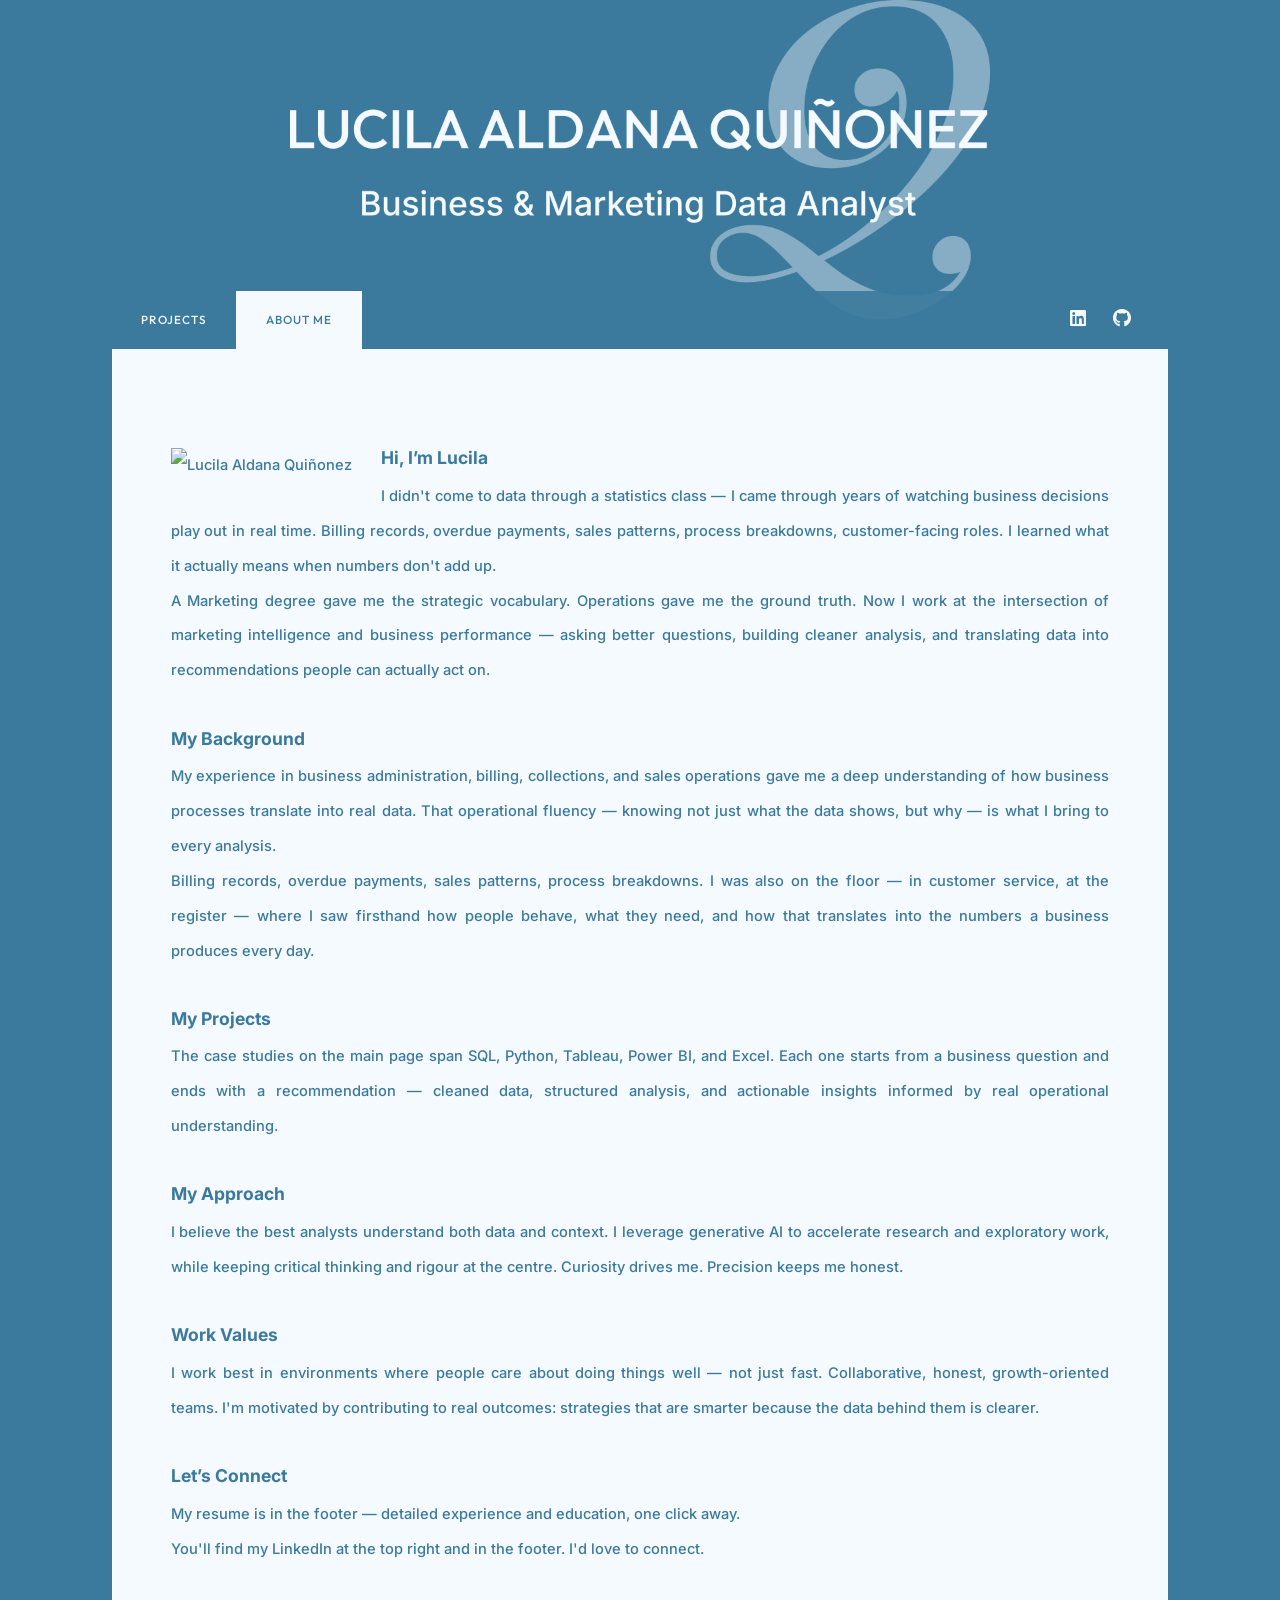
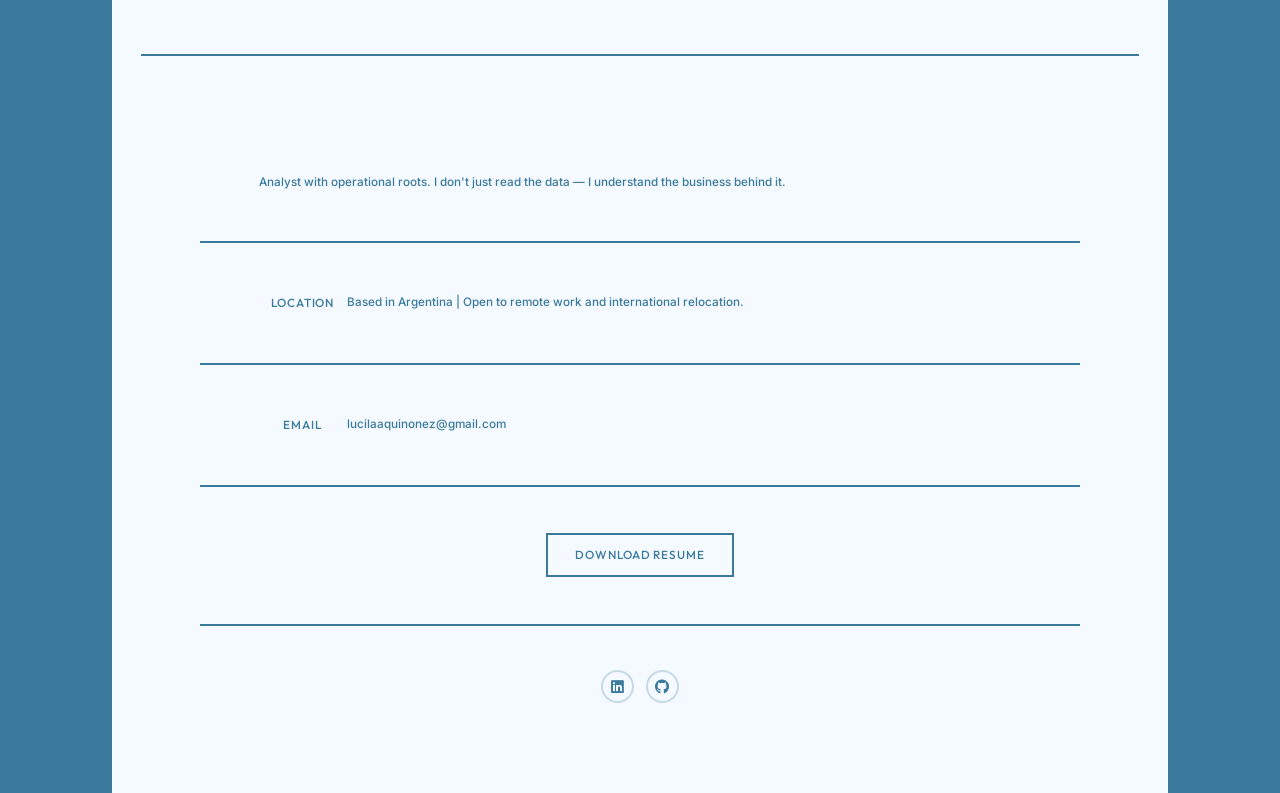
==== commit ceb9faa5: "Update about.html" ====
--- a/about.html
+++ b/about.html
@@ -40,24 +40,22 @@
 
 						<!-- Post -->
 							<section class="post header">
-								<span class="image left"><img src="images/pic-about-me.jpg" alt="Lucila Aldana Quiñonez" /></span>
+								<span class="image left"><img src="images/pic-about-me.jpg" alt="Lucila Aldana Quiñonez" /></span>								
 								<p><strong style="font-size:1.2em; font-weight:700;">Hi, I’m Lucila</strong><br>
-								I’m a Junior Marketing Data Analyst just beginning my journey in this exciting field!<br>
-								As a Marketing graduate turned Marketing Data Analyst, I’m passionate about understanding the why behind customer behavior and business performance.<br>
-								Based in Argentina, I’m currently looking for remote opportunities and open to international relocation.</p>
+								I didn't come to data through a statistics class — I came through years of watching business decisions play out in real time. Billing records, overdue payments, sales patterns, process breakdowns, customer-facing roles. I learned what it actually means when numbers don't add up.<br>
+								A Marketing degree gave me the strategic vocabulary. Operations gave me the ground truth. Now I work at the intersection of marketing intelligence and business performance — asking better questions, building cleaner analysis, and translating data into recommendations people can actually act on.</p>
 								<p><strong style="font-size:1.2em; font-weight:700;">My Background</strong><br>
-								With a background in marketing and hands-on experience in business administration and sales operations, I focus on transforming raw data into actionable insights that support strategic decision-making.<br>
-								My experience working with billing, collections, and sales operations has given me a strong understanding of how business processes translate into real data and measurable outcomes.</p>
+								My experience in business administration, billing, collections, and sales operations gave me a deep understanding of how business processes translate into real data. That operational fluency — knowing not just what the data shows, but why — is what I bring to every analysis.<br>
+								Billing records, overdue payments, sales patterns, process breakdowns. I was also on the floor — in customer service, at the register — where I saw firsthand how people behave, what they need, and how that translates into the numbers a business produces every day.</p>
 								<p><strong style="font-size:1.2em; font-weight:700;">My Projects</strong><br>
-								If you haven’t yet, I invite you to explore the case study projects on the main page, where I cleaned, explored, and analyzed data to develop marketing and business recommendations based on my experience, research, and the insights the available data allowed me to uncover, leveraging modern analytical tools and AI-assisted workflows.</p>
+								The case studies on the main page span SQL, Python, Tableau, Power BI, and Excel. Each one starts from a business question and ends with a recommendation — cleaned data, structured analysis, and actionable insights informed by real operational understanding.</p>
 								<p><strong style="font-size:1.2em; font-weight:700;">My Approach</strong><br>
-								I’m continuously improving my technical skills and business understanding because I believe the best analysts are those who understand both data and context. I also leverage generative AI tools to support research, accelerate exploratory analysis, and enhance productivity while maintaining critical thinking and analytical rigor. I’m driven by curiosity and a strong commitment to professional growth.</p>
+								I believe the best analysts understand both data and context. I leverage generative AI to accelerate research and exploratory work, while keeping critical thinking and rigour at the centre. Curiosity drives me. Precision keeps me honest.</p>
 								<p><strong style="font-size:1.2em; font-weight:700;">Work Values</strong><br>
-								I value a healthy and collaborative work environment where teams focus on developing effective strategies to achieve shared goals. Contributing to company growth through data-driven insights and continuous improvement is something that truly motivates me, and I look forward to working with people who share these values.</p>
+								I work best in environments where people care about doing things well — not just fast. Collaborative, honest, growth-oriented teams. I'm motivated by contributing to real outcomes: strategies that are smarter because the data behind them is clearer.</p>
 								<p><strong style="font-size:1.2em; font-weight:700;">Let’s Connect</strong><br>
-								You can find my resume in the page footer for detailed information about my work experience and education.<br>
-								Let’s connect on LinkedIn — you’ll find the link at the top right corner and in the footer.<br>
-								I’d love to connect with you!</p>
+								My resume is in the footer — detailed experience and education, one click away.<br>
+								You'll find my LinkedIn at the top right and in the footer. I'd love to connect.</p>
 							</section>
 
 				<!-- Footer -->
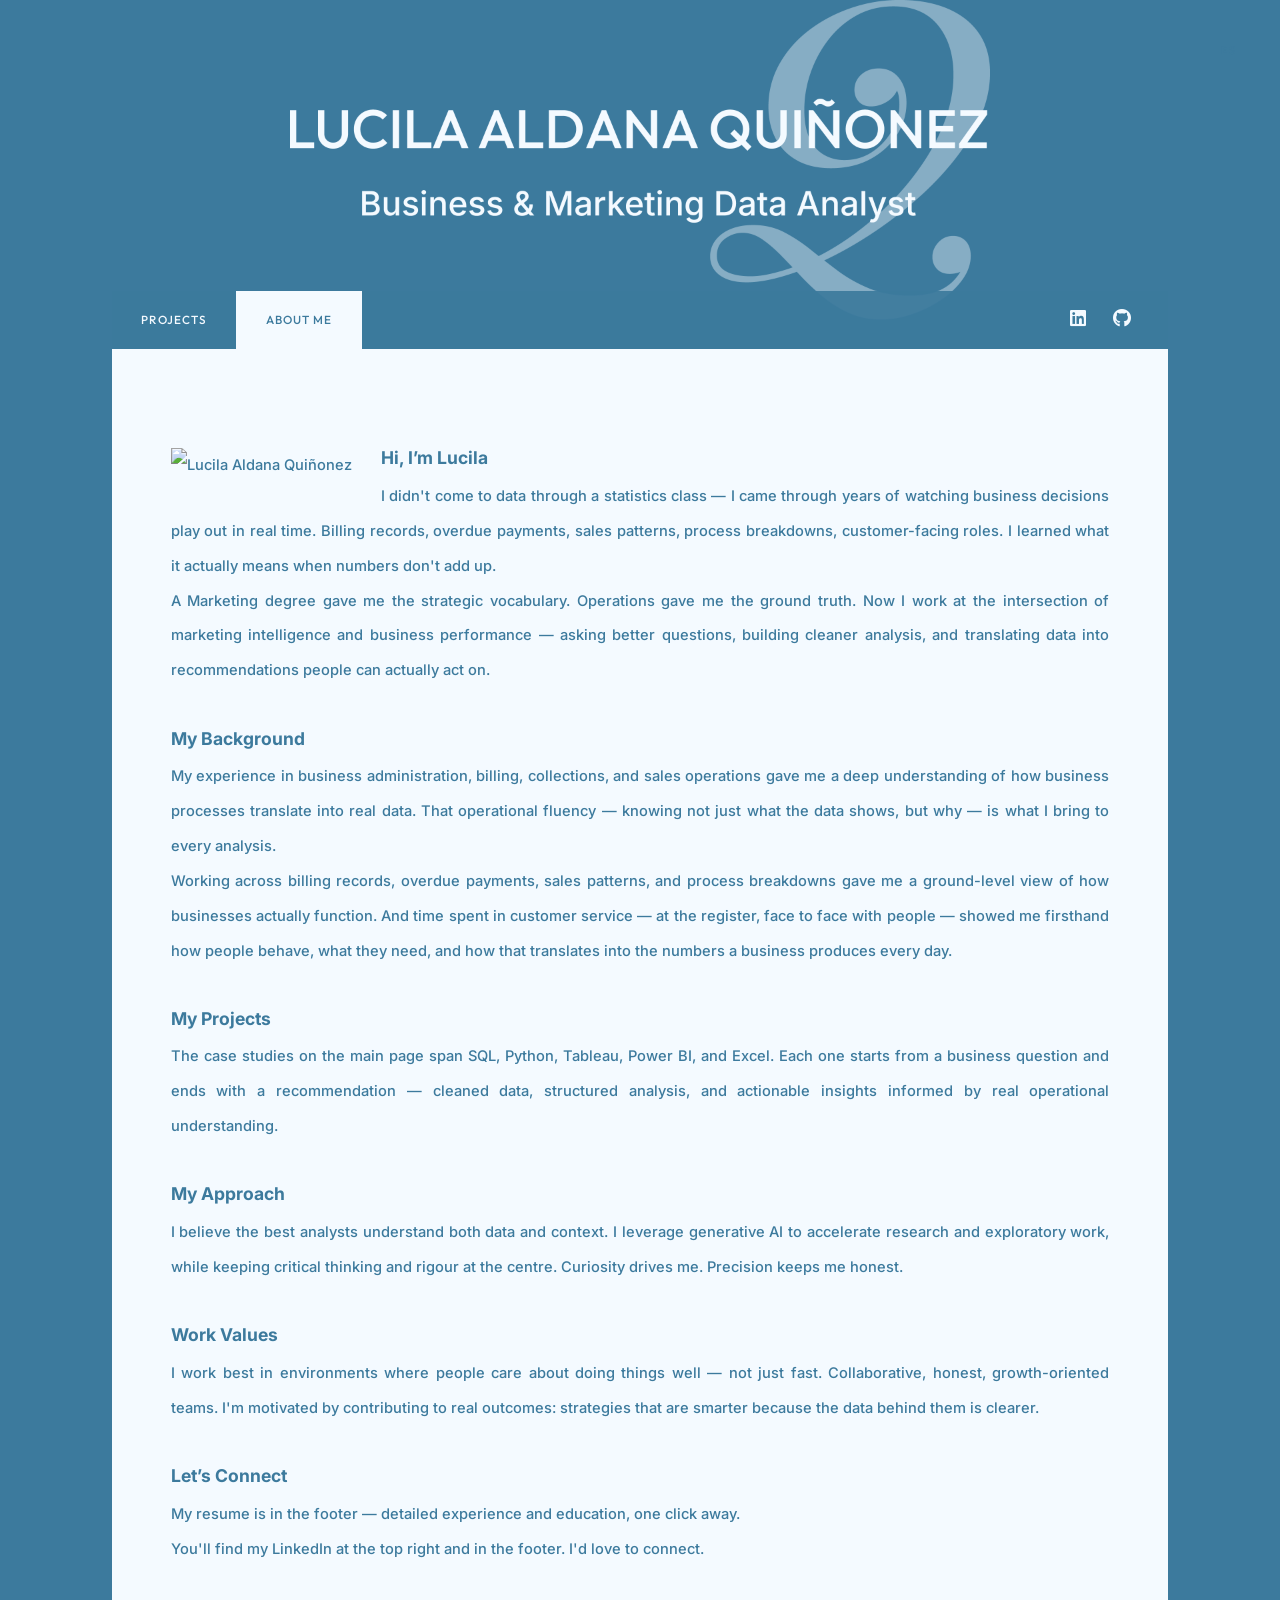
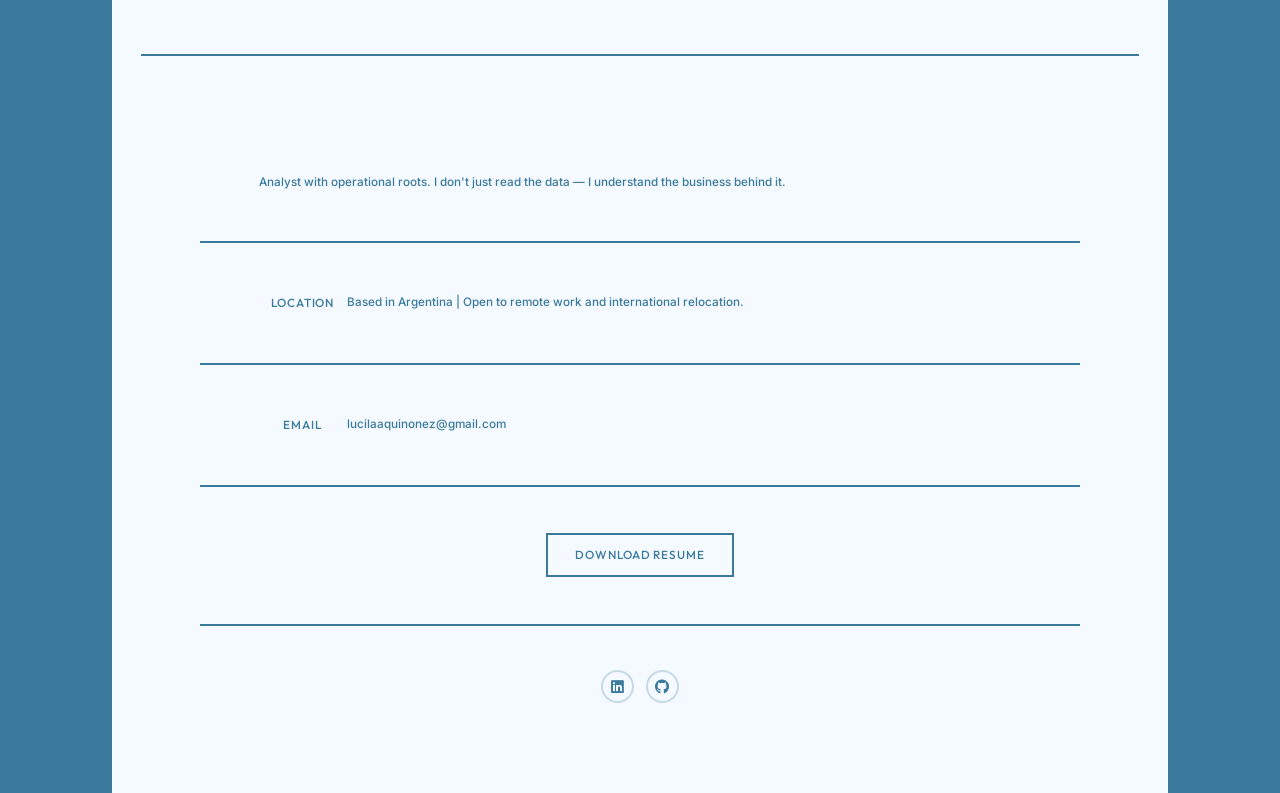
==== commit 442e83a6: "Update about.html" ====
--- a/about.html
+++ b/about.html
@@ -46,7 +46,7 @@
 								A Marketing degree gave me the strategic vocabulary. Operations gave me the ground truth. Now I work at the intersection of marketing intelligence and business performance — asking better questions, building cleaner analysis, and translating data into recommendations people can actually act on.</p>
 								<p><strong style="font-size:1.2em; font-weight:700;">My Background</strong><br>
 								My experience in business administration, billing, collections, and sales operations gave me a deep understanding of how business processes translate into real data. That operational fluency — knowing not just what the data shows, but why — is what I bring to every analysis.<br>
-								Billing records, overdue payments, sales patterns, process breakdowns. I was also on the floor — in customer service, at the register — where I saw firsthand how people behave, what they need, and how that translates into the numbers a business produces every day.</p>
+								Working across billing records, overdue payments, sales patterns, and process breakdowns gave me a ground-level view of how businesses actually function. And time spent in customer service — at the register, face to face with people — showed me firsthand how people behave, what they need, and how that translates into the numbers a business produces every day.</p>
 								<p><strong style="font-size:1.2em; font-weight:700;">My Projects</strong><br>
 								The case studies on the main page span SQL, Python, Tableau, Power BI, and Excel. Each one starts from a business question and ends with a recommendation — cleaned data, structured analysis, and actionable insights informed by real operational understanding.</p>
 								<p><strong style="font-size:1.2em; font-weight:700;">My Approach</strong><br>
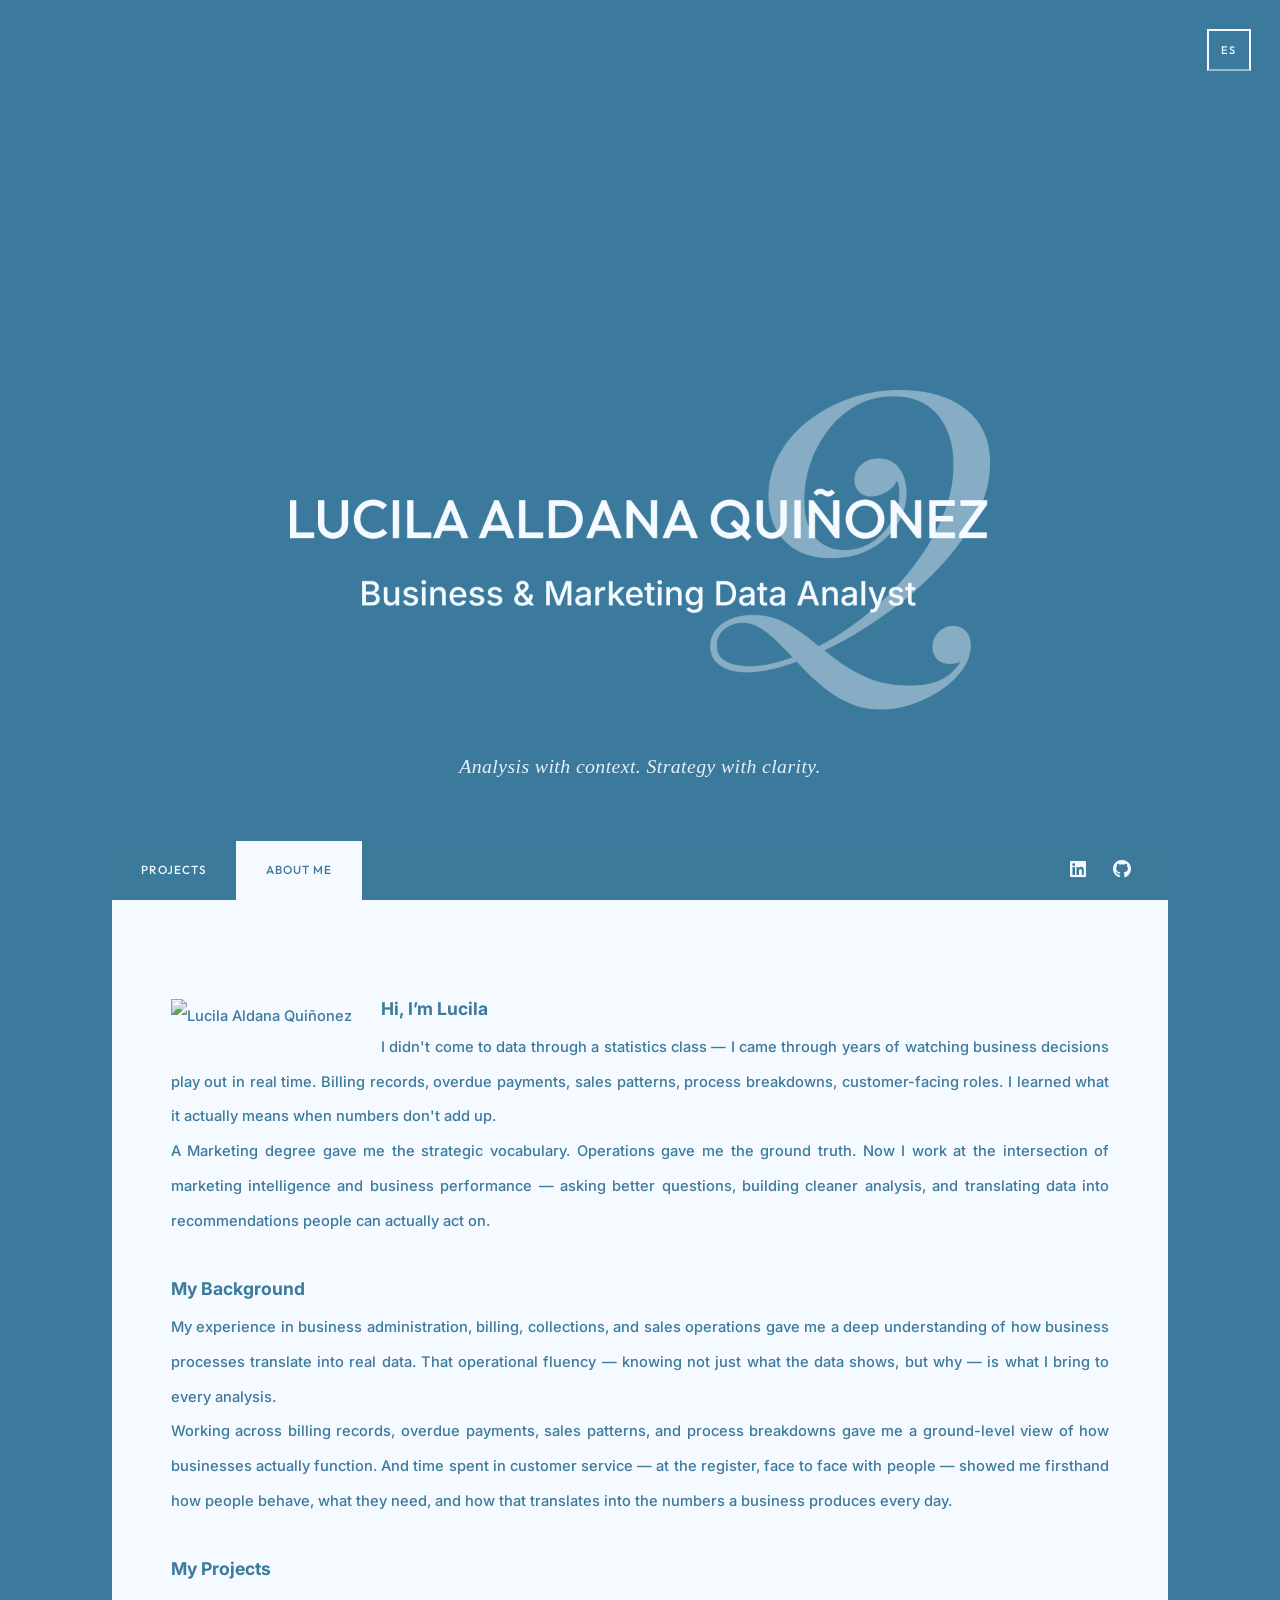
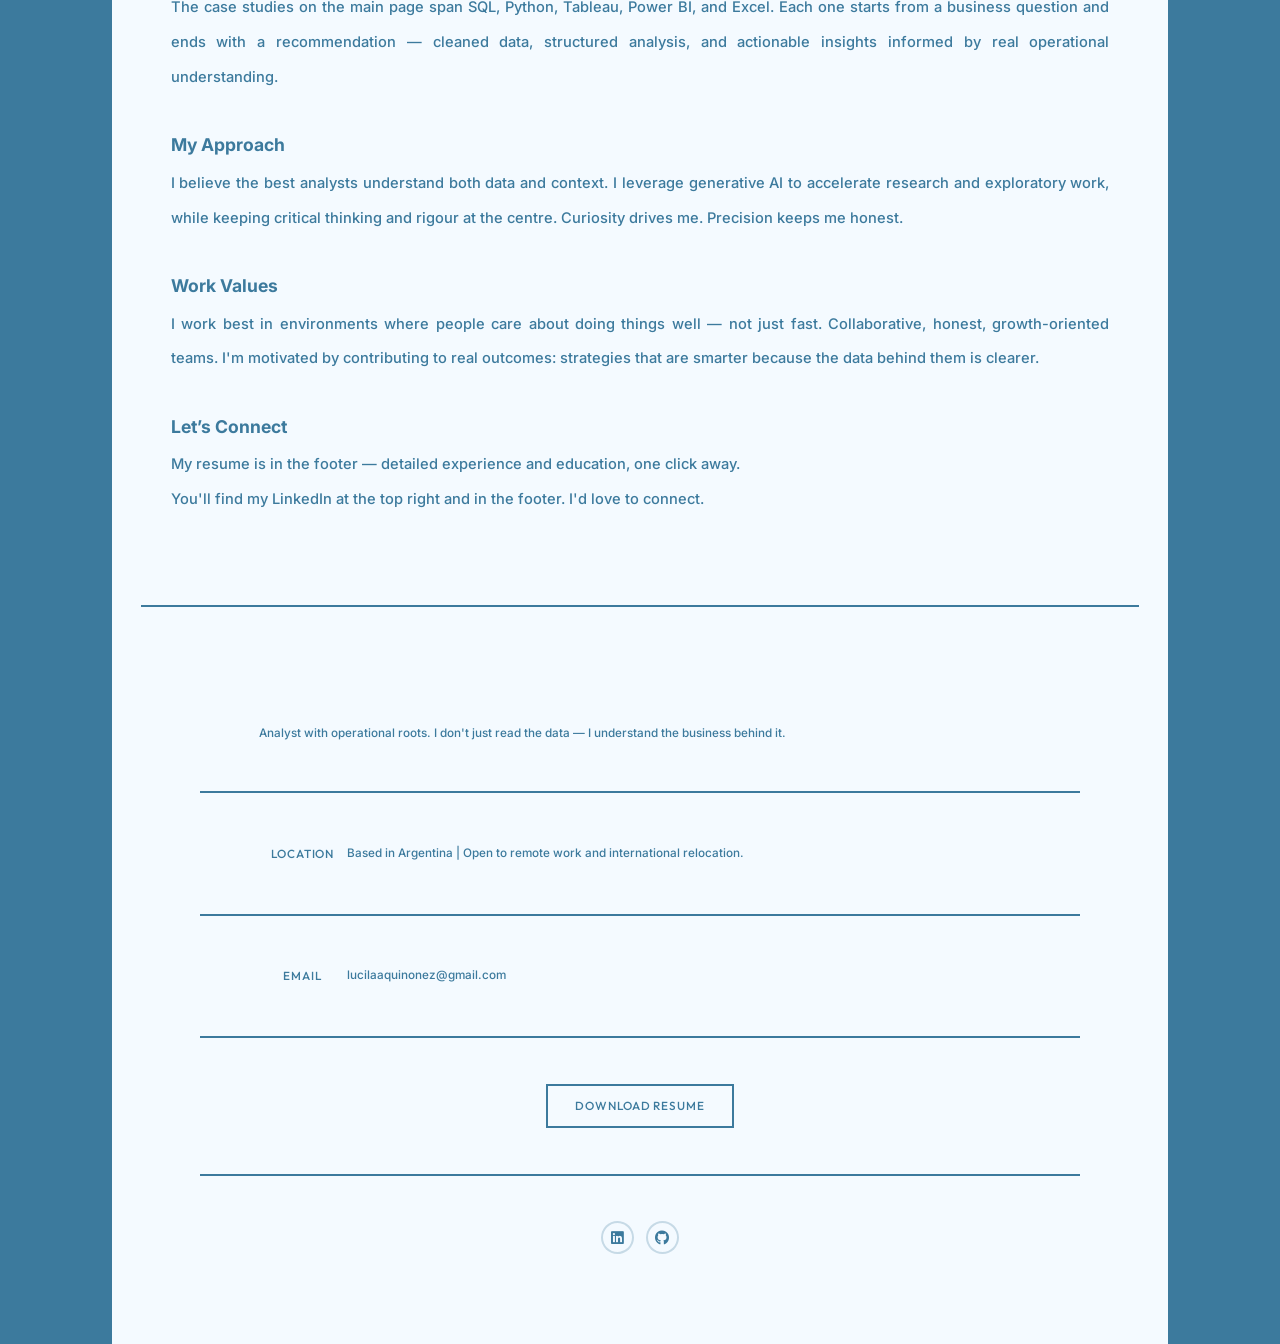
==== commit 542cfc8e: "Update about.html" ====
--- a/about.html
+++ b/about.html
@@ -18,10 +18,15 @@
 			<div id="wrapper">
 
 				<!-- Intro -->
-					<div id="post header">
-						<a href="acerca.html" class="lang-switch">ES</a>
+					<div id="intro">
+   						<a href="indice.html" class="lang-switch">ES</a>
    						<img src="images/logo-webEN.png" alt="Lucila Aldana Quiñonez — Business & Marketing Data Analyst" class="intro-logo"/>
+						<p class="tagline">Analysis with context. Strategy with clarity.</p>
 					</div>
+
+				<!-- Header -->
+					<header id="header">
+					</header>
 
 				<!-- Nav -->
 					<nav id="nav">
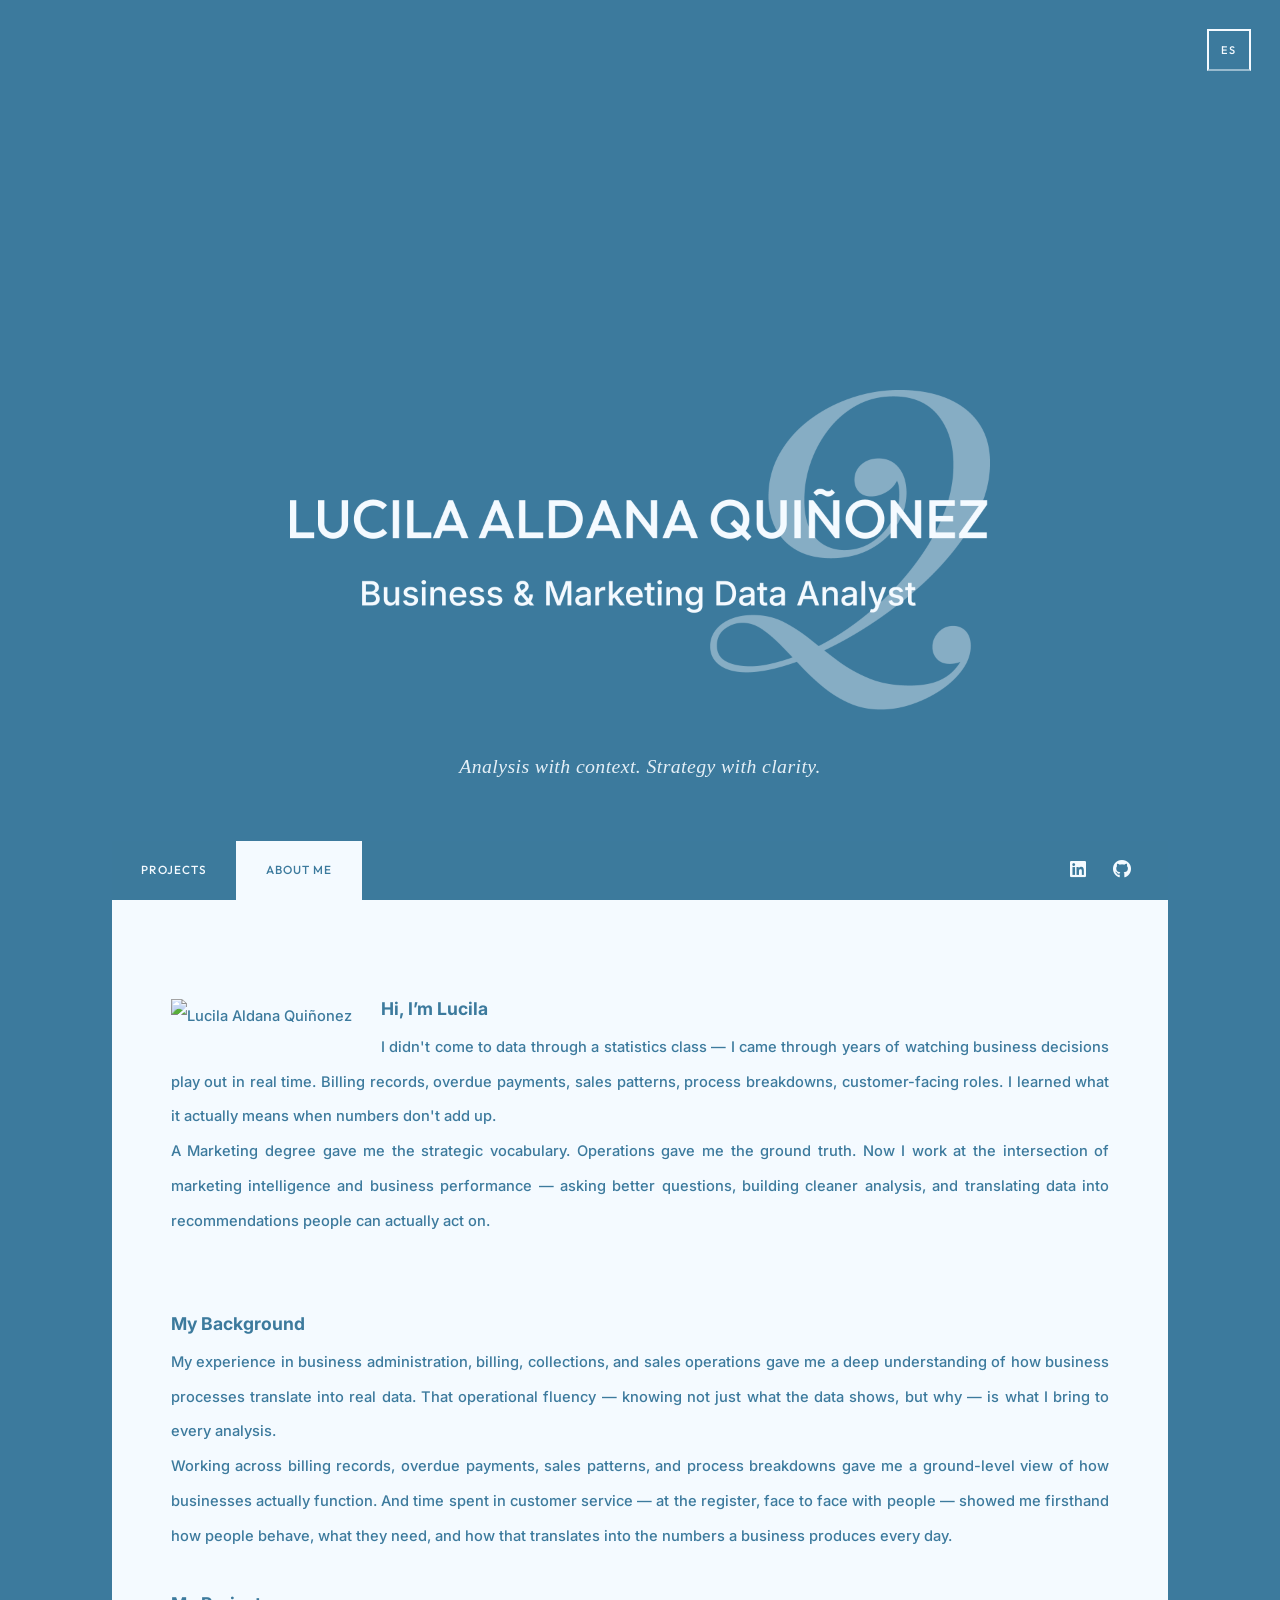
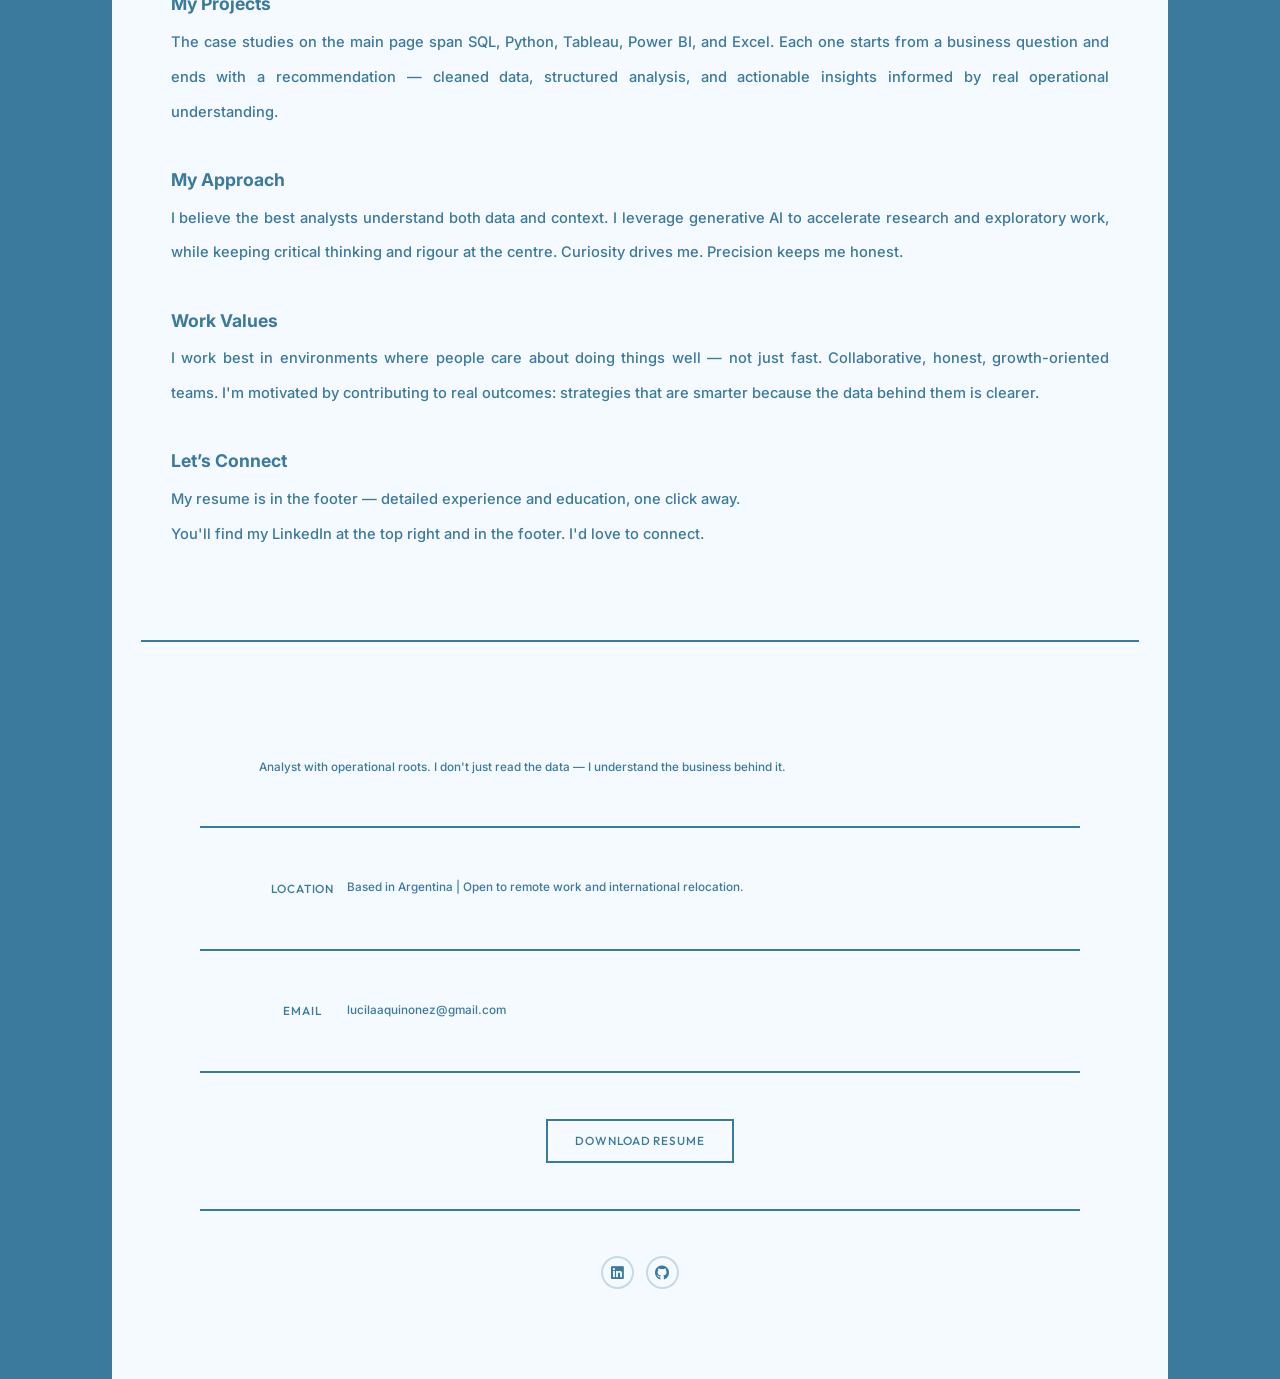
==== commit 37d0d89e: "Update about.html" ====
--- a/about.html
+++ b/about.html
@@ -19,7 +19,7 @@
 
 				<!-- Intro -->
 					<div id="intro">
-   						<a href="indice.html" class="lang-switch">ES</a>
+   						<a href="acerca.html" class="lang-switch">ES</a>
    						<img src="images/logo-webEN.png" alt="Lucila Aldana Quiñonez — Business & Marketing Data Analyst" class="intro-logo"/>
 						<p class="tagline">Analysis with context. Strategy with clarity.</p>
 					</div>
@@ -48,7 +48,9 @@
 								<span class="image left"><img src="images/pic-about-me.jpg" alt="Lucila Aldana Quiñonez" /></span>								
 								<p><strong style="font-size:1.2em; font-weight:700;">Hi, I’m Lucila</strong><br>
 								I didn't come to data through a statistics class — I came through years of watching business decisions play out in real time. Billing records, overdue payments, sales patterns, process breakdowns, customer-facing roles. I learned what it actually means when numbers don't add up.<br>
-								A Marketing degree gave me the strategic vocabulary. Operations gave me the ground truth. Now I work at the intersection of marketing intelligence and business performance — asking better questions, building cleaner analysis, and translating data into recommendations people can actually act on.</p>
+								A Marketing degree gave me the strategic vocabulary. Operations gave me the ground truth. Now I work at the intersection of marketing intelligence and business performance — asking better questions, building cleaner analysis, and translating data into recommendations people can actually act on.<br>
+								<br>
+								</p>
 								<p><strong style="font-size:1.2em; font-weight:700;">My Background</strong><br>
 								My experience in business administration, billing, collections, and sales operations gave me a deep understanding of how business processes translate into real data. That operational fluency — knowing not just what the data shows, but why — is what I bring to every analysis.<br>
 								Working across billing records, overdue payments, sales patterns, and process breakdowns gave me a ground-level view of how businesses actually function. And time spent in customer service — at the register, face to face with people — showed me firsthand how people behave, what they need, and how that translates into the numbers a business produces every day.</p>
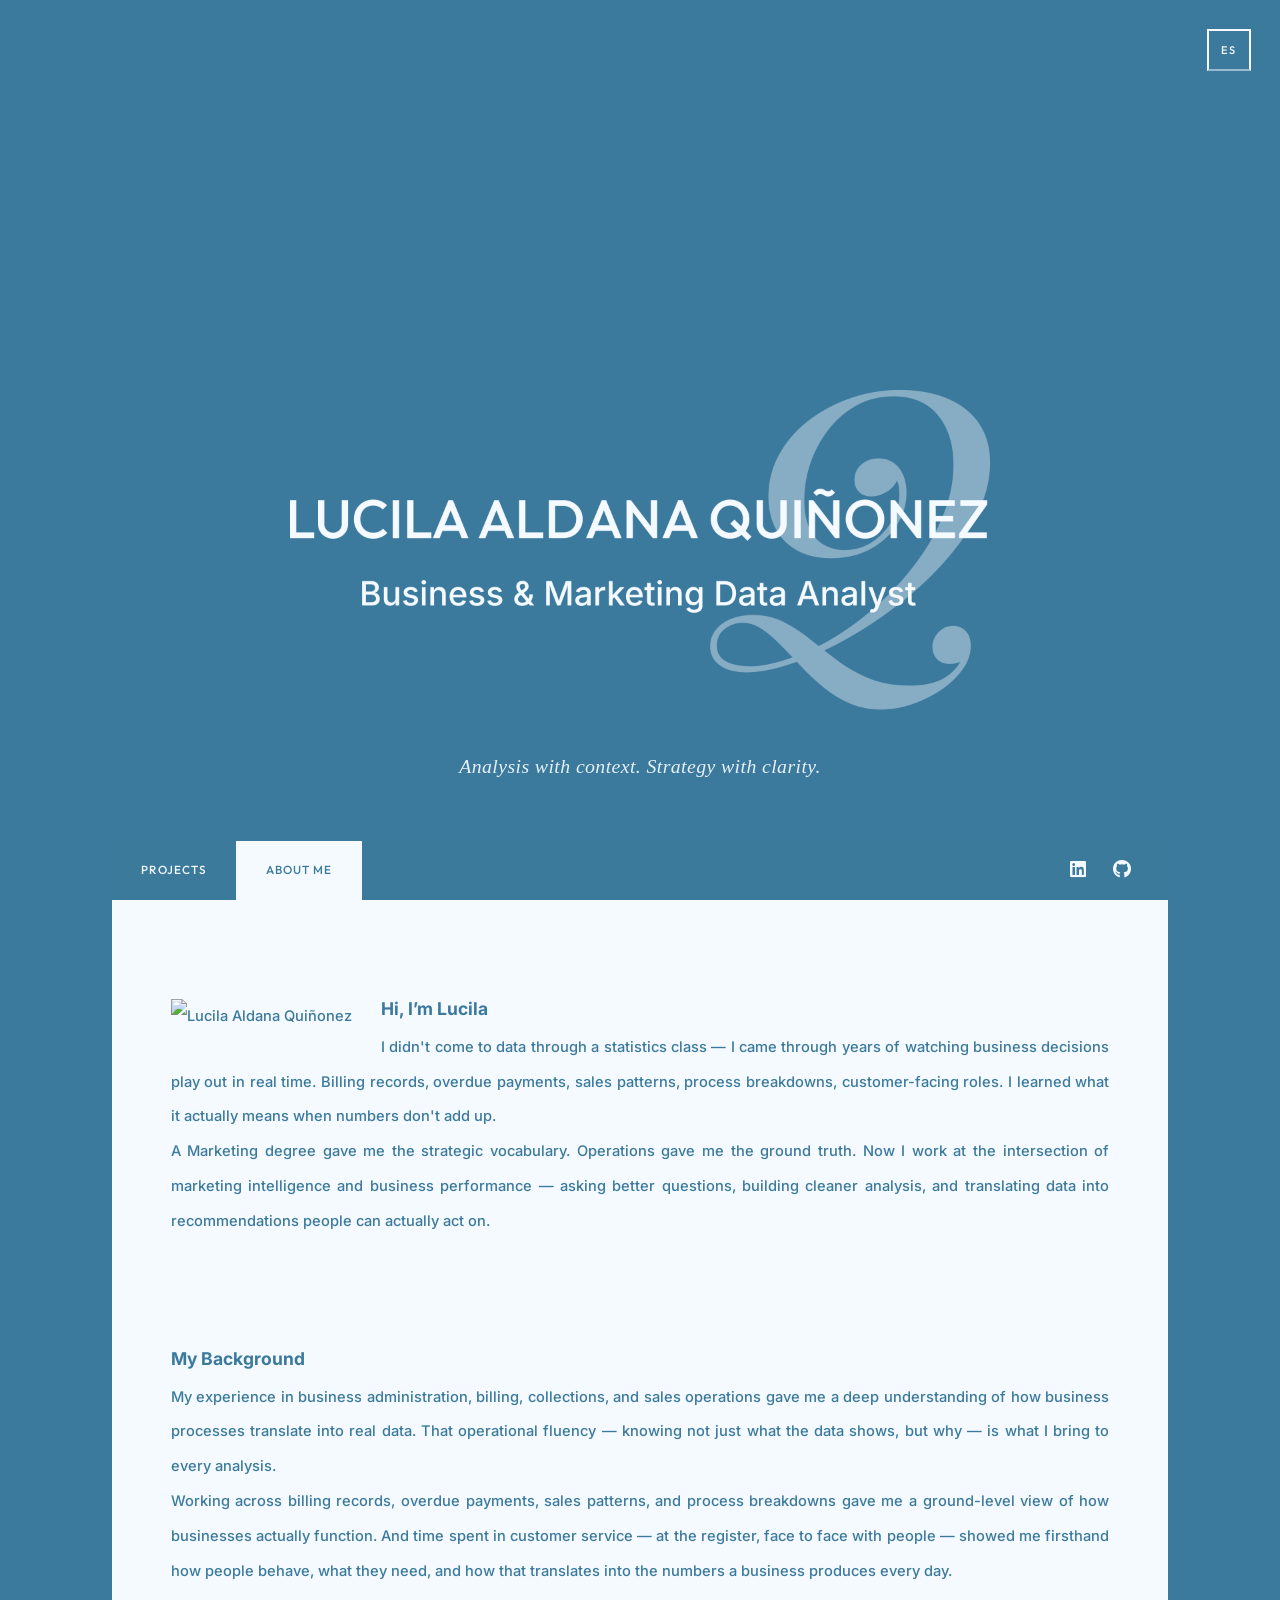
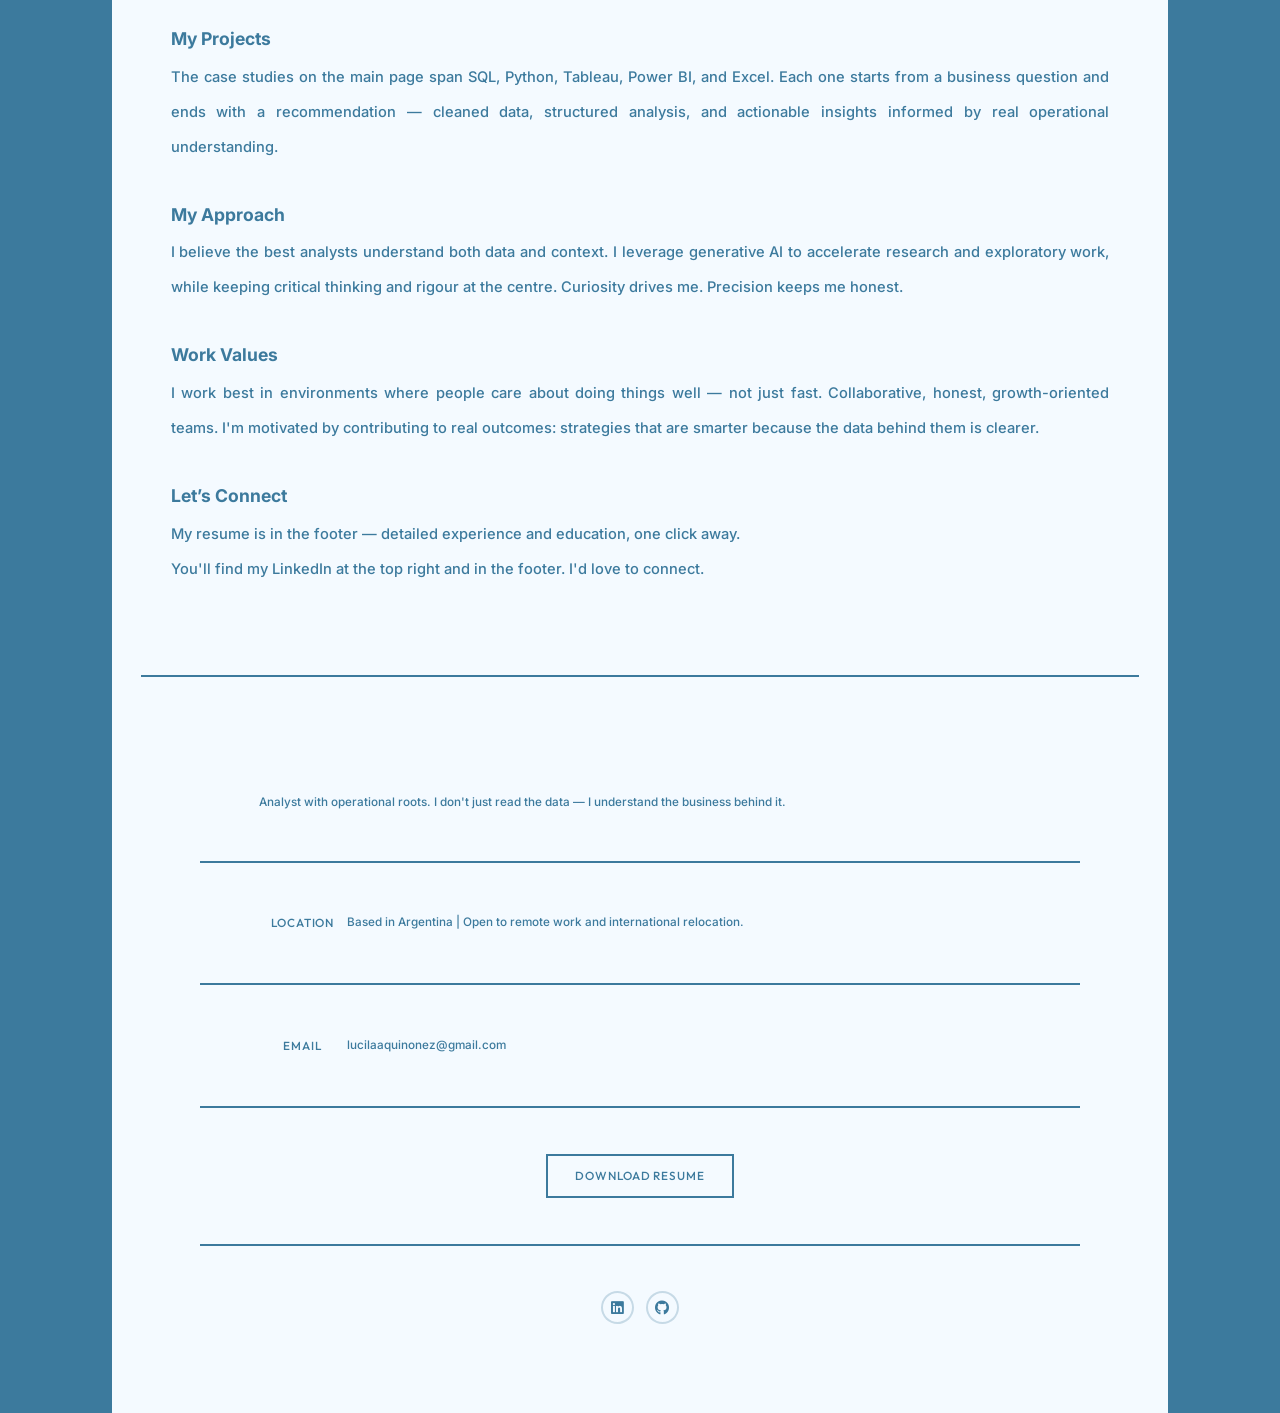
==== commit 3180f9e5: "Update about.html" ====
--- a/about.html
+++ b/about.html
@@ -49,6 +49,7 @@
 								<p><strong style="font-size:1.2em; font-weight:700;">Hi, I’m Lucila</strong><br>
 								I didn't come to data through a statistics class — I came through years of watching business decisions play out in real time. Billing records, overdue payments, sales patterns, process breakdowns, customer-facing roles. I learned what it actually means when numbers don't add up.<br>
 								A Marketing degree gave me the strategic vocabulary. Operations gave me the ground truth. Now I work at the intersection of marketing intelligence and business performance — asking better questions, building cleaner analysis, and translating data into recommendations people can actually act on.<br>
+								<br>
 								<br>
 								</p>
 								<p><strong style="font-size:1.2em; font-weight:700;">My Background</strong><br>
